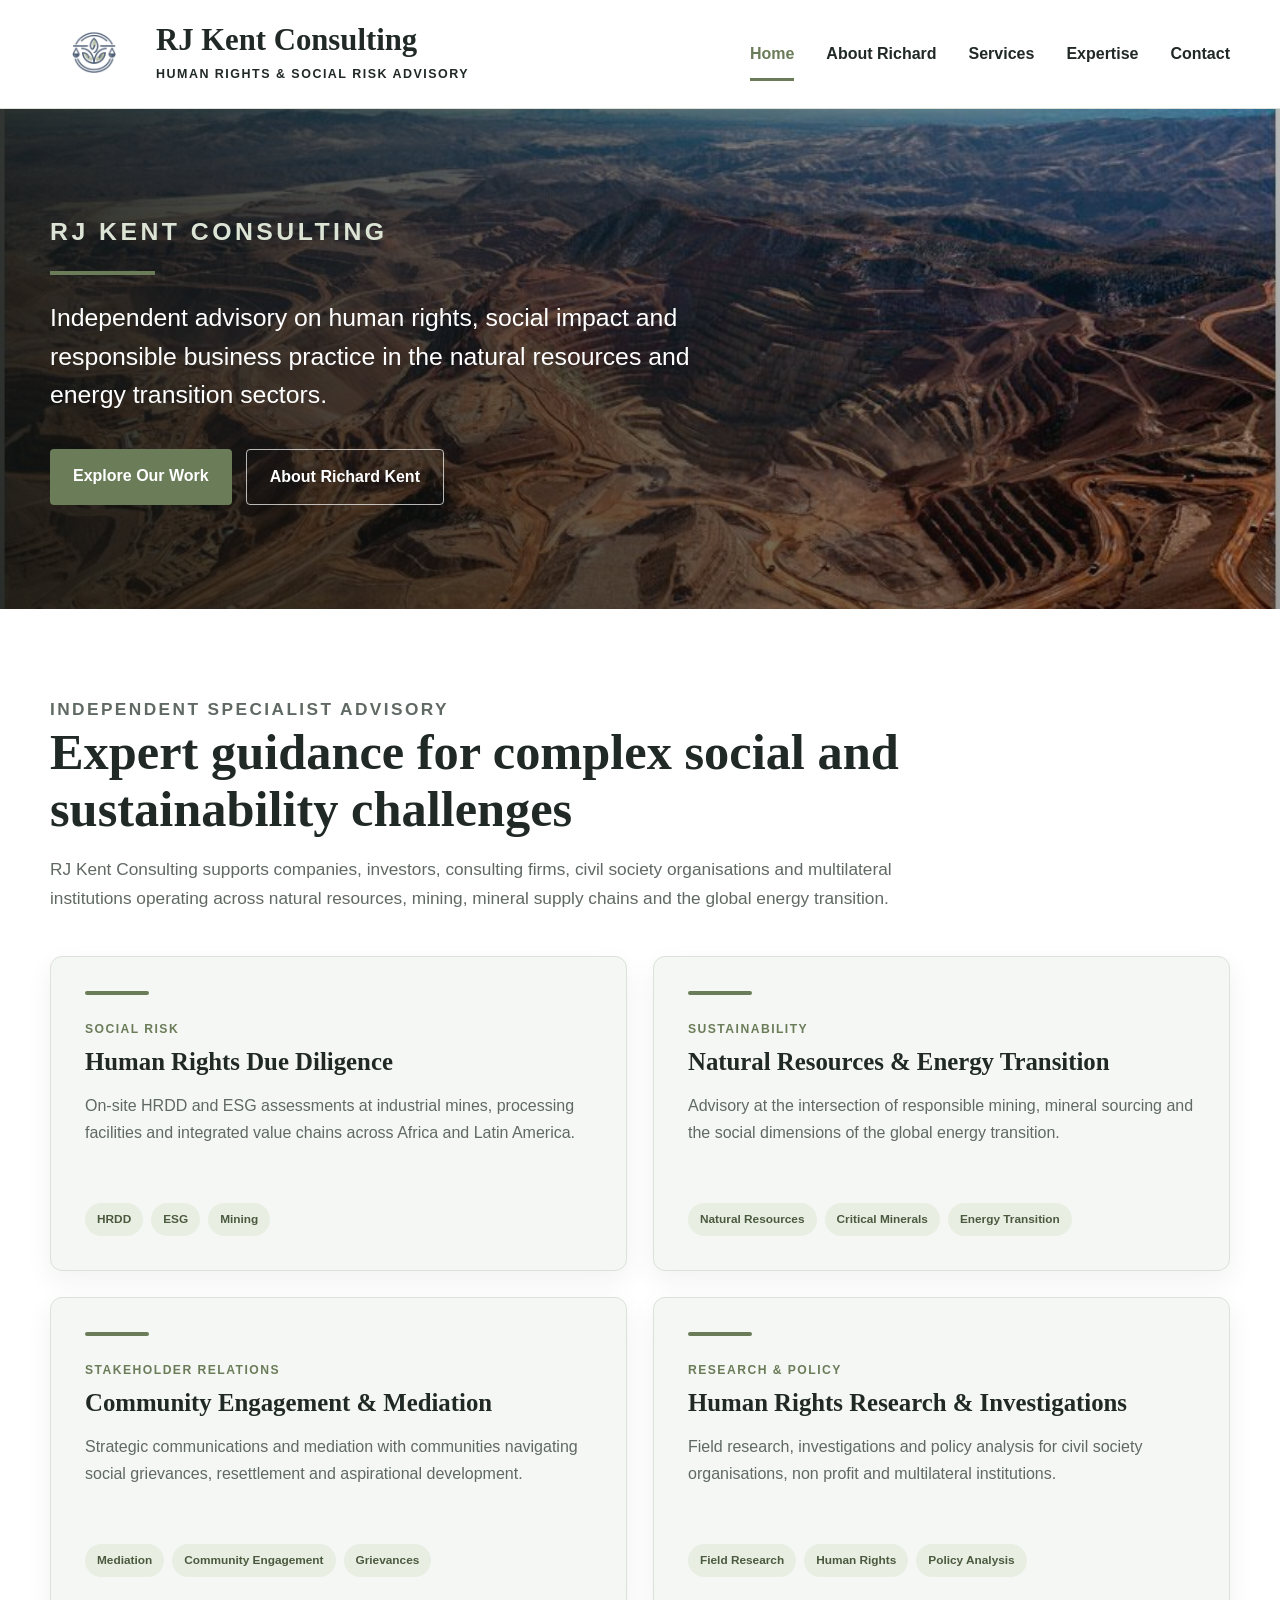
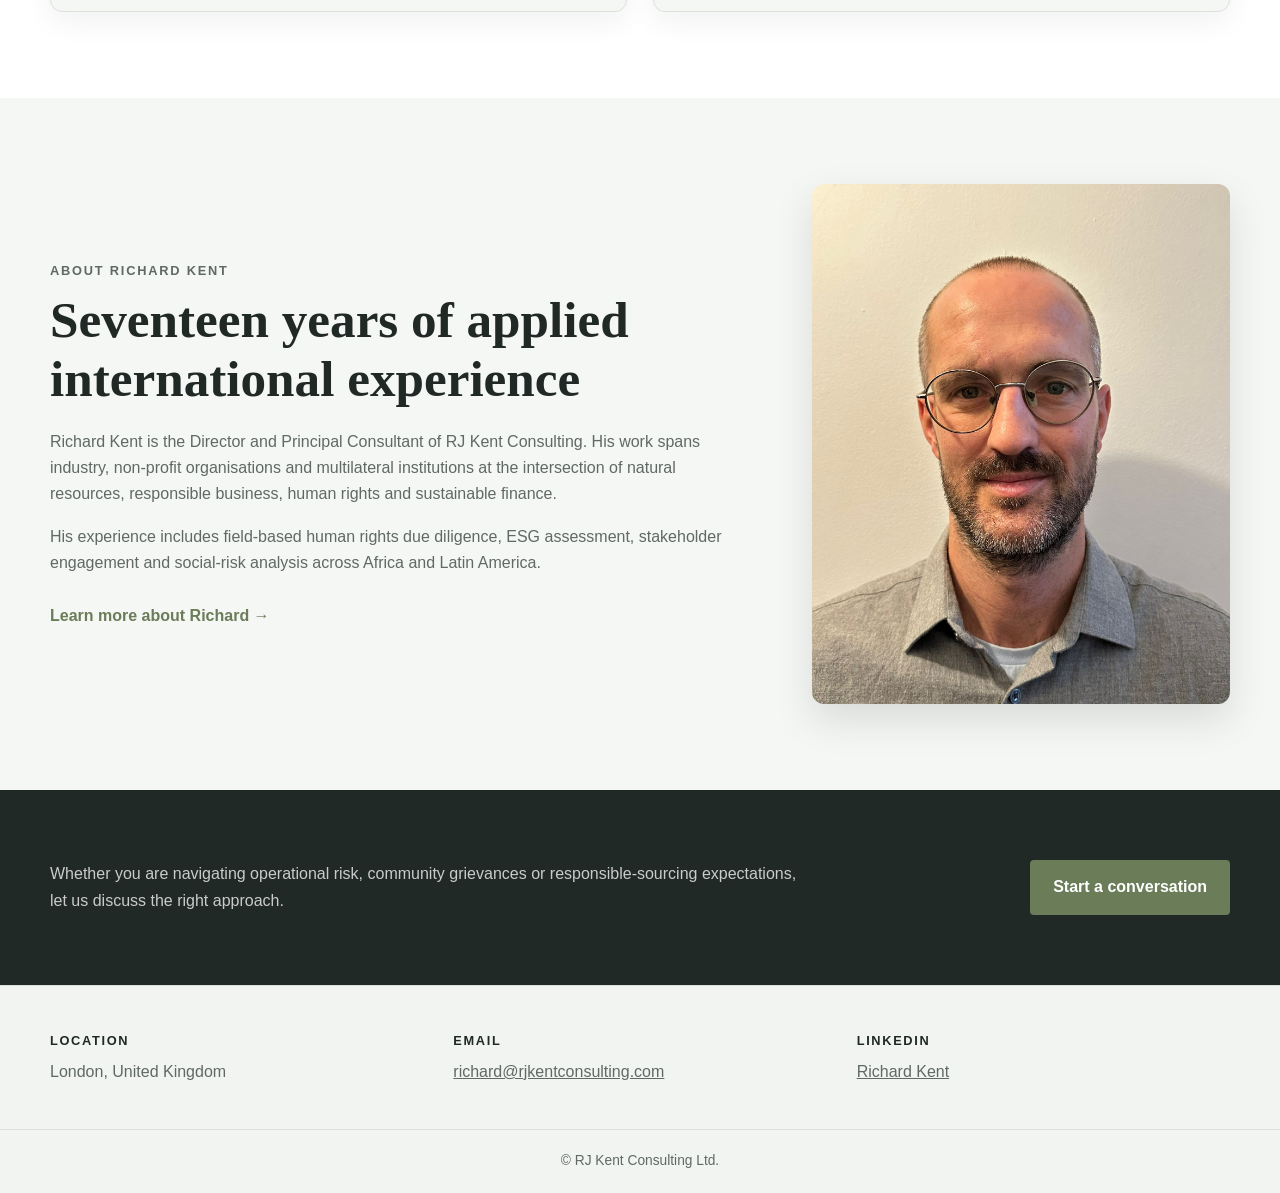
==== index.html @ 1d8db023 "Update index.html" ====
<!DOCTYPE html>
<html lang="en">

<head>
	<meta charset="utf-8">

	<meta
		name="viewport"
		content="width=device-width, initial-scale=1"
	>

	<title>
		RJ Kent Consulting | Human Rights &amp; Social Risk Advisory
	</title>

	<meta
		name="description"
		content="Independent advisory on human rights, social impact, responsible mining, energy transition and sustainable resource development."
	>

	<link
		rel="icon"
		type="image/png"
		href="images/logo-rjk.png"
	>

	<link
		rel="stylesheet"
		href="css/site.css"
	>
</head>

<body>

	<!-- Header -->

	<header class="site-header">

		<div class="header-inner">

			<a class="brand" href="index.html">

				<img
					class="brand-icon"
					src="images/logo-rjk.png"
					alt="RJ Kent Consulting logo"
				>

				<div class="brand-copy">

					<strong>
						RJ Kent Consulting
					</strong>

					<span>
						Human Rights &amp; Social Risk Advisory
					</span>

				</div>

			</a>

			<nav
				class="site-nav"
				aria-label="Main navigation"
			>

				<a
					class="active"
					href="index.html"
				>
					Home
				</a>

				<a href="about.html">
					About Richard
				</a>

				<a href="services.html">
					Services
				</a>

				<a href="expertise.html">
					Expertise
				</a>

				<a href="#contact">
					Contact
				</a>

			</nav>

		</div>

	</header>


	<!-- Main content -->

	<main>

		<!-- Hero -->

		<section class="hero">

			<div class="hero-inner">

				<p class="eyebrow hero-eyebrow">
					RJ Kent Consulting
				</p>

				<h1>
				</h1>

				<div class="hero-accent"></div>

				<p>
					Independent advisory on human rights, social impact
					and responsible business practice in the natural
					resources and energy transition sectors.
				</p>

				<div class="hero-actions">

					<a
						class="button"
						href="services.html"
					>
						Explore Our Work
					</a>

					<a
						class="button button-secondary"
						href="about.html"
					>
						About Richard Kent
					</a>

				</div>

			</div>

		</section>


		<!-- Introduction -->

		<section class="section">

			<div class="section-heading">

				<p class="eyebrow">
					Independent Specialist Advisory
				</p>

				<h2>
					Expert guidance for complex social and sustainability
					challenges
				</h2>

				<p>
					RJ Kent Consulting supports companies, investors,
					consulting firms, civil society organisations and
					multilateral institutions operating across natural
					resources, mining, mineral supply chains and the
					global energy transition.
				</p>

			</div>


			<!-- Expertise cards -->

			<div class="card-grid">

				<article class="card">

					<p class="card-category">
						Social Risk
					</p>

					<h3>
						Human Rights Due Diligence
					</h3>

					<p>
						On-site HRDD and ESG assessments at industrial
						mines, processing facilities and integrated value
						chains across Africa and Latin America.
					</p>

					<ul class="tags">
						<li><span class="tag">HRDD</span></li>
						<li><span class="tag">ESG</span></li>
						<li><span class="tag">Mining</span></li>
					</ul>

				</article>


				<article class="card">

					<p class="card-category">
						Sustainability
					</p>

					<h3>
						Natural Resources &amp; Energy Transition
					</h3>

					<p>
						Advisory at the intersection of responsible
						mining, mineral sourcing and the social dimensions
						of the global energy transition.
					</p>

					<ul class="tags">
						<li><span class="tag">Natural Resources</span></li>
						<li><span class="tag">Critical Minerals</span></li>
						<li><span class="tag">Energy Transition</span></li>
					</ul>

				</article>


				<article class="card">

					<p class="card-category">
						Stakeholder Relations
					</p>

					<h3>
						Community Engagement &amp; Mediation
					</h3>

					<p>
						Strategic communications and mediation with
						communities navigating social grievances,
						resettlement and aspirational development.
					</p>

					<ul class="tags">
						<li><span class="tag">Mediation</span></li>
						<li><span class="tag">Community Engagement</span></li>
						<li><span class="tag">Grievances</span></li>
					</ul>

				</article>


				<article class="card">

					<p class="card-category">
						Research &amp; Policy
					</p>

					<h3>
						Human Rights Research &amp; Investigations
					</h3>

					<p>
						Field research, investigations and policy analysis
						for civil society organisations, non profit and
						multilateral institutions.
					</p>

					<ul class="tags">
						<li><span class="tag">Field Research</span></li>
						<li><span class="tag">Human Rights</span></li>
						<li><span class="tag">Policy Analysis</span></li>
					</ul>

				</article>

			</div>

		</section>


		<!-- About preview -->

		<section class="section section-soft">

			<div class="about-preview">

				<div class="about-preview-content">

					<p class="eyebrow">
						About Richard Kent
					</p>

					<h2>
						Seventeen years of applied international experience
					</h2>

					<p>
						Richard Kent is the Director and Principal
						Consultant of RJ Kent Consulting. His work spans
						industry, non-profit organisations and multilateral
						institutions at the intersection of natural
						resources, responsible business, human rights and
						sustainable finance.
					</p>

					<p>
						His experience includes field-based human rights
						due diligence, ESG assessment, stakeholder
						engagement and social-risk analysis across Africa
						and Latin America.
					</p>

					<a
						class="text-link"
						href="about.html"
					>
						Learn more about Richard &rarr;
					</a>

				</div>

				<div class="about-preview-image">

					<img
						src="images/richard_photo.jpeg"
						alt="Richard Kent, Director and Principal Consultant"
					>

				</div>

			</div>

		</section>

	</main>


	<!-- Call to action -->
<section class="cta">

		<div class="cta-inner">

			<div>
				<p>
					Whether you are navigating operational risk,
					community grievances or responsible-sourcing
					expectations, let us discuss the right approach.
				</p>

			</div>

			<a
				class="button"
				href="mailto:richard@rjkentconsulting.com"
			>
				Start a conversation
			</a>

		</div>

	</section>  


	<!-- Footer -->

	<footer id="contact" class="site-footer">

		<div class="footer-inner">

			<div>

				<h3>
					Location
				</h3>

				<p>
					London, United Kingdom
				</p>

			</div>

			<div>

				<h3>
					Email
				</h3>

				<p>

					<a href="mailto:richard@rjkentconsulting.com">
						richard@rjkentconsulting.com
					</a>

				</p>

			</div>

			<div>

				<h3>
					LinkedIn
				</h3>

				<p>

					<a
						href="https://www.linkedin.com/in/richard-kent-b6029182/"
						target="_blank"
						rel="noopener noreferrer"
					>
						Richard Kent
					</a>

				</p>

			</div>

		</div>

		<div class="footer-bottom">
			&copy; RJ Kent Consulting Ltd.
		</div>

	</footer>

</body>

</html>
---- css/site.css ----
:root {
	--ink: #202925;
	--muted: #606963;
	--sage: #6b7c59;
	--sage-light: #e8eee2;
	--paper: #ffffff;
	--soft: #f5f7f4;
	--border: #dce1da;
	--max-width: 1180px;
}

* {
	box-sizing: border-box;
}

html {
	scroll-behavior: smooth;
}

body {
	margin: 0;
	color: var(--ink);
	background: var(--paper);
	font-family: Arial, Helvetica, sans-serif;
	line-height: 1.65;
}

a {
	color: inherit;
}

img {
	display: block;
	max-width: 100%;
}

/* Header */

.site-header {
	position: sticky;
	top: 0;
	z-index: 100;
	background: rgba(255, 255, 255, 0.97);
	border-bottom: 1px solid var(--border);
	backdrop-filter: blur(10px);
}

.header-inner {
	width: min(var(--max-width), calc(100% - 40px));
	min-height: 108px;
	margin: 0 auto;
	display: flex;
	align-items: center;
	justify-content: space-between;
	gap: 30px;
}

.brand {
	display: flex;
	align-items: center;
	gap: 18px;
	text-decoration: none;
}

.brand-icon {
	width: 88px;
	height: 88px;
	object-fit: contain;
}

.brand-copy strong {
	display: block;
	font-family: Georgia, "Times New Roman", serif;
	font-size: clamp(1.55rem, 2.4vw, 2.3rem);
	font-weight: 600;
	line-height: 1.1;
}

.brand-copy span {
	display: block;
	margin-top: 6px;
	font-size: 0.78rem;
	font-weight: 700;
	letter-spacing: 0.12em;
	text-transform: uppercase;
}

.site-nav {
	display: flex;
	align-items: center;
	gap: 32px;
}

.site-nav a {
	position: relative;
	padding: 18px 0;
	text-decoration: none;
	font-size: 1rem;
	font-weight: 700;
	white-space: nowrap;
}

.site-nav a::after {
	content: "";
	position: absolute;
	left: 0;
	right: 0;
	bottom: 4px;
	height: 3px;
	background: var(--sage);
	transform: scaleX(0);
	transition: transform 0.2s ease;
}

.site-nav a:hover::after,
.site-nav a.active::after {
	transform: scaleX(1);
}

.site-nav a.active {
	color: var(--sage);
}

/* Hero */

.hero {
	position: relative;
	min-height: 500px;
	display: grid;
	align-items: center;
	color: #ffffff;
	isolation: isolate;

	background:
		linear-gradient(
			90deg,
			rgba(18, 22, 19, 0.86),
			rgba(18, 22, 19, 0.28)
		),
		url("../images/mine_landscape.jpeg") center / cover no-repeat;
}

.hero::after {
	content: "";
	position: absolute;
	inset: 0;
	z-index: -1;
	background: linear-gradient(
		180deg,
		rgba(0, 0, 0, 0.03),
		rgba(0, 0, 0, 0.18)
	);
}

.hero-inner {
	width: min(var(--max-width), calc(100% - 40px));
	margin: 0 auto;
	padding: 90px 0;
}

.hero h1 {
	margin: 0 0 20px;
	font-family: Georgia, "Times New Roman", serif;
	font-size: clamp(3rem, 7vw, 5.1rem);
	font-weight: 500;
	line-height: 1.03;
}

.hero-accent {
	width: 105px;
	height: 4px;
	margin-bottom: 24px;
	background: var(--sage);
}

.hero p {
	max-width: 700px;
	margin: 0;
	font-size: clamp(1.15rem, 2vw, 1.55rem);
	line-height: 1.55;
}

/* Page sections */

.section {
	width: min(var(--max-width), calc(100% - 40px));
	margin: 0 auto;
	padding: 86px 0;
}

.section-heading {
	max-width: 850px;
	margin-bottom: 44px;
}

.eyebrow {
	margin: 0 0 10px;
	color: var(--sage);
	font-size: 0.8rem;
	font-weight: 800;
	letter-spacing: 0.14em;
	text-transform: uppercase;
}

.section-heading h2 {
	margin: 0 0 16px;
	font-family: Georgia, "Times New Roman", serif;
	font-size: clamp(2rem, 4vw, 3.15rem);
	line-height: 1.15;
}

.section-heading p {
	margin: 0;
	color: var(--muted);
	font-size: 1.08rem;
}

/* Service cards */

.card-grid {
	display: grid;
	grid-template-columns: repeat(2, minmax(0, 1fr));
	gap: 26px;
}

.card {
	display: flex;
	min-height: 315px;
	flex-direction: column;
	padding: 34px;
	background: var(--soft);
	border: 1px solid var(--border);
	border-radius: 12px;
	box-shadow: 0 10px 28px rgba(29, 41, 34, 0.06);
	transition:
		transform 0.2s ease,
		box-shadow 0.2s ease;
}

.card:hover {
	transform: translateY(-4px);
	box-shadow: 0 16px 34px rgba(29, 41, 34, 0.11);
}

.card::before {
	content: "";
	width: 64px;
	height: 4px;
	margin-bottom: 24px;
	background: var(--sage);
	border-radius: 999px;
}

.card h3 {
	margin: 0 0 15px;
	font-family: Georgia, "Times New Roman", serif;
	font-size: 1.55rem;
	line-height: 1.25;
}

.card p {
	flex-grow: 1;
	margin: 0 0 25px;
	color: var(--muted);
}

.tags {
	display: flex;
	flex-wrap: wrap;
	gap: 8px;
	margin: 0;
	padding: 0;
	list-style: none;
}

.tag {
	display: inline-block;
	padding: 7px 12px;
	color: #4b5a3f;
	background: var(--sage-light);
	border-radius: 999px;
	font-size: 0.74rem;
	font-weight: 800;
}

/* Call to action */

.cta {
	background: var(--ink);
	color: #ffffff;
}

.cta-inner {
	width: min(var(--max-width), calc(100% - 40px));
	margin: 0 auto;
	padding: 70px 0;
	display: flex;
	align-items: center;
	justify-content: space-between;
	gap: 32px;
}

.cta h2 {
	margin: 0 0 10px;
	font-family: Georgia, "Times New Roman", serif;
	font-size: clamp(2rem, 4vw, 3rem);
}

.cta p {
	max-width: 760px;
	margin: 0;
	color: rgba(255, 255, 255, 0.76);
}

.button {
	display: inline-block;
	padding: 14px 23px;
	color: #ffffff;
	background: var(--sage);
	border-radius: 4px;
	text-decoration: none;
	font-weight: 800;
	white-space: nowrap;
}

/* Footer */

.site-footer {
	background: #f2f4f1;
	border-top: 1px solid var(--border);
}

.footer-inner {
	width: min(var(--max-width), calc(100% - 40px));
	margin: 0 auto;
	padding: 44px 0;
	display: grid;
	grid-template-columns: repeat(3, 1fr);
	gap: 30px;
}

.footer-inner h3 {
	margin: 0 0 8px;
	font-size: 0.8rem;
	letter-spacing: 0.13em;
	text-transform: uppercase;
}

.footer-inner p {
	margin: 0;
	color: var(--muted);
}

.footer-bottom {
	padding: 20px;
	text-align: center;
	color: var(--muted);
	border-top: 1px solid var(--border);
	font-size: 0.86rem;
}

/* Responsive */

@media screen and (max-width: 940px) {
	.header-inner {
		padding: 18px 0;
		align-items: flex-start;
		flex-direction: column;
	}

	.site-nav {
		width: 100%;
		gap: 22px;
		overflow-x: auto;
	}

	.brand-icon {
		width: 72px;
		height: 72px;
	}

	.card-grid {
		grid-template-columns: 1fr;
	}

	.footer-inner {
		grid-template-columns: 1fr;
	}

	.cta-inner {
		align-items: flex-start;
		flex-direction: column;
	}
}

@media screen and (max-width: 560px) {
	.header-inner,
	.hero-inner,
	.section,
	.cta-inner,
	.footer-inner {
		width: min(calc(100% - 26px), var(--max-width));
	}

	.brand-copy span {
		font-size: 0.67rem;
	}

	.hero {
		min-height: 430px;
	}

	.card {
		min-height: 0;
		padding: 26px;
	}
}

/* Homepage hero additions */

.hero-eyebrow {
	color: #dce5d5;
}

.hero-actions {
	display: flex;
	flex-wrap: wrap;
	gap: 14px;
	margin-top: 34px;
}

.button-secondary {
	color: #ffffff;
	background: transparent;
	border: 1px solid rgba(255, 255, 255, 0.7);
}

.button-secondary:hover {
	background: rgba(255, 255, 255, 0.12);
}


/* Card category */

.card-category {
	flex-grow: 0 !important;
	margin: 0 0 8px !important;
	color: var(--sage) !important;
	font-size: 0.76rem;
	font-weight: 800;
	letter-spacing: 0.12em;
	text-transform: uppercase;
}


/* Soft background section */

.section-soft {
	width: 100%;
	max-width: none;
	padding-left: max(20px, calc((100% - var(--max-width)) / 2));
	padding-right: max(20px, calc((100% - var(--max-width)) / 2));
	background: var(--soft);
}


/* About preview */

.about-preview {
	width: min(var(--max-width), 100%);
	margin: 0 auto;
	display: grid;
	grid-template-columns: 1.25fr 0.75fr;
	align-items: center;
	gap: 64px;
}

.about-preview-content h2 {
	margin: 0 0 20px;
	font-family: Georgia, "Times New Roman", serif;
	font-size: clamp(2rem, 4vw, 3.2rem);
	line-height: 1.15;
}

.about-preview-content p {
	color: var(--muted);
}

.about-preview-image img {
	width: 100%;
	max-height: 520px;
	object-fit: cover;
	object-position: center;
	border-radius: 12px;
	box-shadow: 0 16px 38px rgba(29, 41, 34, 0.13);
}

.text-link {
	display: inline-block;
	margin-top: 10px;
	color: var(--sage);
	font-weight: 800;
	text-decoration: none;
}

.text-link:hover {
	text-decoration: underline;
}


@media screen and (max-width: 800px) {

	.about-preview {
		grid-template-columns: 1fr;
		gap: 36px;
	}

	.about-preview-image {
    display: flex;
    justify-content: center;
}

.about-preview-image img {
    width: 75%;
    max-width: 340px;
    object-fit: cover;
    object-position: center;
    border-radius: 12px;
    box-shadow: 0 16px 38px rgba(29, 41, 34, 0.13);
}

}

/* About page */

.about-hero {
	min-height: 330px;
}

.about-hero .hero-inner {
	padding-top: 68px;
	padding-bottom: 68px;
}

.about-page {
	padding-top: 72px;
	padding-bottom: 82px;
}

.about-introduction {
	display: grid;
	grid-template-columns: 280px minmax(0, 1fr);
	align-items: center;
	gap: 58px;
	max-width: 1040px;
	margin: 0 auto 82px;
	padding-bottom: 76px;
	border-bottom: 1px solid var(--border);
}

.about-portrait {
	display: flex;
	justify-content: center;
}

.about-portrait img {
	width: 100%;
	max-width: 265px;
	aspect-ratio: 4 / 5;
	object-fit: cover;
	object-position: center;
	border-radius: 10px;
	box-shadow: 0 14px 32px rgba(29, 41, 34, 0.12);
}

.about-introduction-copy p {
	margin-top: 0;
	margin-bottom: 22px;
	color: var(--muted);
	font-size: 1.08rem;
	line-height: 1.8;
}

.about-introduction-copy p:last-child {
	margin-bottom: 0;
}

.about-reading-column {
	max-width: 820px;
	margin: 0 auto;
}

.about-text-block {
	padding: 0 0 62px;
	margin-bottom: 62px;
	border-bottom: 1px solid var(--border);
}

.about-text-block:last-child {
	padding-bottom: 0;
	margin-bottom: 0;
	border-bottom: 0;
}

.about-text-block h2 {
	margin: 0 0 24px;
	font-family: Georgia, "Times New Roman", serif;
	font-size: clamp(1.9rem, 3.5vw, 2.6rem);
	line-height: 1.2;
}

.about-text-block p {
	margin-top: 0;
	margin-bottom: 20px;
	color: var(--muted);
	font-size: 1.05rem;
	line-height: 1.8;
}

.about-text-block p:last-child {
	margin-bottom: 0;
}

.about-expertise-list {
	margin: 0;
	padding: 0;
	list-style: none;
	border-top: 1px solid var(--border);
}

.about-expertise-list li {
	position: relative;
	padding: 18px 20px 18px 36px;
	border-bottom: 1px solid var(--border);
	font-size: 1.05rem;
	font-weight: 700;
}

.about-expertise-list li::before {
	content: "";
	position: absolute;
	top: 26px;
	left: 6px;
	width: 10px;
	height: 10px;
	background: var(--sage);
	border-radius: 50%;
}

@media screen and (max-width: 760px) {

	.about-introduction {
	display: grid;
	grid-template-columns: 240px minmax(0, 1fr);
	align-items: start;
	gap: 64px;
	max-width: 980px;
	margin: 0 auto 82px;
	padding-bottom: 76px;
	border-bottom: 1px solid var(--border);
}
	.about-introduction-copy {
	max-width: 700px;
}

	.about-portrait {
	display: flex;
	justify-content: center;
	align-items: flex-start;
}
	.about-portrait {
	align-self: start;
	padding-top: 8px;
}

.about-portrait img {
	width: 100%;
	max-width: 230px;
	aspect-ratio: 4 / 5;
	object-fit: cover;
	object-position: center;
	border-radius: 10px;
	box-shadow: 0 12px 28px rgba(29, 41, 34, 0.12);
}

}

@media screen and (max-width: 560px) {

	/* About page banner */

.about-banner {
	position: relative;
	overflow: hidden;
	background:
		radial-gradient(
			circle at 15% 30%,
			rgba(255, 255, 255, 0.7),
			transparent 38%
		),
		radial-gradient(
			circle at 82% 22%,
			rgba(108, 126, 90, 0.28),
			transparent 42%
		),
		radial-gradient(
			circle at 65% 90%,
			rgba(190, 203, 178, 0.6),
			transparent 46%
		),
		linear-gradient(
			135deg,
			#edf2e9 0%,
			#dbe5d3 48%,
			#c7d4bd 100%
		);
}

.about-banner::before,
.about-banner::after {
	content: "";
	position: absolute;
	border-radius: 50%;
	filter: blur(55px);
	pointer-events: none;
}

.about-banner::before {
	top: -110px;
	right: 8%;
	width: 330px;
	height: 330px;
	background: rgba(91, 112, 74, 0.2);
}

.about-banner::after {
	bottom: -150px;
	left: 12%;
	width: 390px;
	height: 390px;
	background: rgba(255, 255, 255, 0.54);
}

.about-banner-inner {
	position: relative;
	z-index: 1;
	width: min(var(--max-width), calc(100% - 40px));
	margin: 0 auto;
	padding: 94px 0 98px;
}

.about-banner .eyebrow {
	margin-bottom: 16px;
	color: #58694b;
}

.about-banner h1 {
	max-width: 900px;
	margin: 0 0 22px;
	color: var(--ink);
	font-family: Georgia, "Times New Roman", serif;
	font-size: clamp(2.7rem, 5.5vw, 4.7rem);
	font-weight: 500;
	line-height: 1.08;
}

.about-banner p:last-child {
	max-width: 690px;
	margin: 0;
	color: #526058;
	font-size: clamp(1.05rem, 2vw, 1.3rem);
	line-height: 1.6;
}

@media screen and (max-width: 560px) {

	.about-banner-inner {
		width: min(calc(100% - 26px), var(--max-width));
		padding: 70px 0 74px;
	}

	.about-banner h1 {
		font-size: 2.45rem;
	}

}
	.about-page {
		padding-top: 56px;
		padding-bottom: 64px;
	}

	.about-introduction-copy p,
	.about-text-block p {
		font-size: 1rem;
	}

	.about-text-block {
		padding-bottom: 48px;
		margin-bottom: 48px;
	}

}

/* Expertise page */

.expertise-banner {
	position: relative;
	overflow: hidden;
	background:
		radial-gradient(
			circle at 12% 24%,
			rgba(255, 255, 255, 0.7),
			transparent 38%
		),
		radial-gradient(
			circle at 82% 20%,
			rgba(103, 124, 84, 0.28),
			transparent 40%
		),
		radial-gradient(
			circle at 64% 92%,
			rgba(191, 204, 179, 0.64),
			transparent 46%
		),
		linear-gradient(
			135deg,
			#edf2e9 0%,
			#dce6d5 50%,
			#c6d3bb 100%
		);
}

.expertise-banner::before,
.expertise-banner::after {
	content: "";
	position: absolute;
	border-radius: 50%;
	filter: blur(60px);
	pointer-events: none;
}

.expertise-banner::before {
	top: -120px;
	right: 7%;
	width: 350px;
	height: 350px;
	background: rgba(84, 104, 68, 0.2);
}

.expertise-banner::after {
	bottom: -170px;
	left: 10%;
	width: 430px;
	height: 430px;
	background: rgba(255, 255, 255, 0.55);
}

.expertise-banner-inner {
	position: relative;
	z-index: 1;
	width: min(var(--max-width), calc(100% - 40px));
	margin: 0 auto;
	padding: 102px 0 108px;
}

.expertise-banner .eyebrow {
	margin-bottom: 17px;
	color: #58694b;
}

.expertise-banner h1 {
	max-width: 940px;
	margin: 0 0 25px;
	color: var(--ink);
	font-family: Georgia, "Times New Roman", serif;
	font-size: clamp(2.9rem, 6vw, 5rem);
	font-weight: 500;
	line-height: 1.07;
}

.expertise-banner-summary {
	max-width: 720px;
	margin: 0;
	color: #526058;
	font-size: clamp(1.08rem, 2vw, 1.3rem);
	line-height: 1.65;
}

.expertise-introduction {
	padding-bottom: 55px;
}

.expertise-keywords {
	display: flex;
	flex-wrap: wrap;
	gap: 10px;
	margin-top: 34px;
}

.expertise-keywords span {
	padding: 9px 15px;
	color: #4d5e40;
	background: var(--sage-light);
	border: 1px solid rgba(107, 124, 89, 0.17);
	border-radius: 999px;
	font-size: 0.8rem;
	font-weight: 800;
}

.expertise-main-section {
	padding-top: 28px;
}

.expertise-grid {
	display: grid;
	grid-template-columns: repeat(2, minmax(0, 1fr));
	gap: 28px;
}

.expertise-card {
	display: flex;
	min-height: 340px;
	flex-direction: column;
	padding: 36px;
	background: #ffffff;
	border: 1px solid var(--border);
	border-radius: 12px;
	box-shadow: 0 11px 30px rgba(29, 41, 34, 0.07);
	transition:
		transform 0.2s ease,
		box-shadow 0.2s ease;
}

.expertise-card:hover {
	transform: translateY(-4px);
	box-shadow: 0 17px 38px rgba(29, 41, 34, 0.11);
}

.expertise-card::before {
	content: "";
	width: 62px;
	height: 4px;
	margin-bottom: 25px;
	background: var(--sage);
	border-radius: 999px;
}

.expertise-card-category {
	margin: 0 0 9px;
	color: var(--sage);
	font-size: 0.76rem;
	font-weight: 800;
	letter-spacing: 0.12em;
	text-transform: uppercase;
}

.expertise-card h2 {
	margin: 0 0 17px;
	font-family: Georgia, "Times New Roman", serif;
	font-size: 1.65rem;
	line-height: 1.24;
}

.expertise-card p:not(.expertise-card-category) {
	flex-grow: 1;
	margin: 0 0 26px;
	color: var(--muted);
}

.expertise-work-section {
	background: var(--soft);
	border-top: 1px solid var(--border);
	border-bottom: 1px solid var(--border);
}

.expertise-work-inner {
	width: min(var(--max-width), calc(100% - 40px));
	margin: 0 auto;
	padding: 82px 0;
}

.work-grid {
	display: grid;
	grid-template-columns: repeat(2, minmax(0, 1fr));
	gap: 28px;
}

.work-card {
	padding: 34px;
	background: #ffffff;
	border: 1px solid var(--border);
	border-radius: 10px;
}

.work-card h3 {
	margin: 0 0 14px;
	font-family: Georgia, "Times New Roman", serif;
	font-size: 1.5rem;
	line-height: 1.3;
}

.work-card p:not(.expertise-card-category) {
	margin: 0 0 20px;
	color: var(--muted);
}

.expertise-closing {
	background: #ffffff;
}

.expertise-closing-inner {
	width: min(860px, calc(100% - 40px));
	margin: 0 auto;
	padding: 86px 0;
	text-align: center;
}

.expertise-closing h2 {
	margin: 0 0 20px;
	font-family: Georgia, "Times New Roman", serif;
	font-size: clamp(2rem, 4vw, 3.15rem);
	line-height: 1.18;
}

.expertise-closing p {
	max-width: 680px;
	margin: 0 auto 30px;
	color: var(--muted);
	font-size: 1.08rem;
}

@media screen and (max-width: 820px) {

	.expertise-grid,
	.work-grid {
		grid-template-columns: 1fr;
	}

	.expertise-card {
		min-height: 0;
	}

}

@media screen and (max-width: 560px) {

	.expertise-banner-inner,
	.expertise-work-inner,
	.expertise-closing-inner {
		width: min(calc(100% - 26px), var(--max-width));
	}

	.expertise-banner-inner {
		padding: 74px 0 78px;
	}

	.expertise-banner h1 {
		font-size: 2.55rem;
	}

	.expertise-card,
	.work-card {
		padding: 27px;
	}

	.expertise-work-inner,
	.expertise-closing-inner {
		padding-top: 64px;
		padding-bottom: 64px;
	}

}
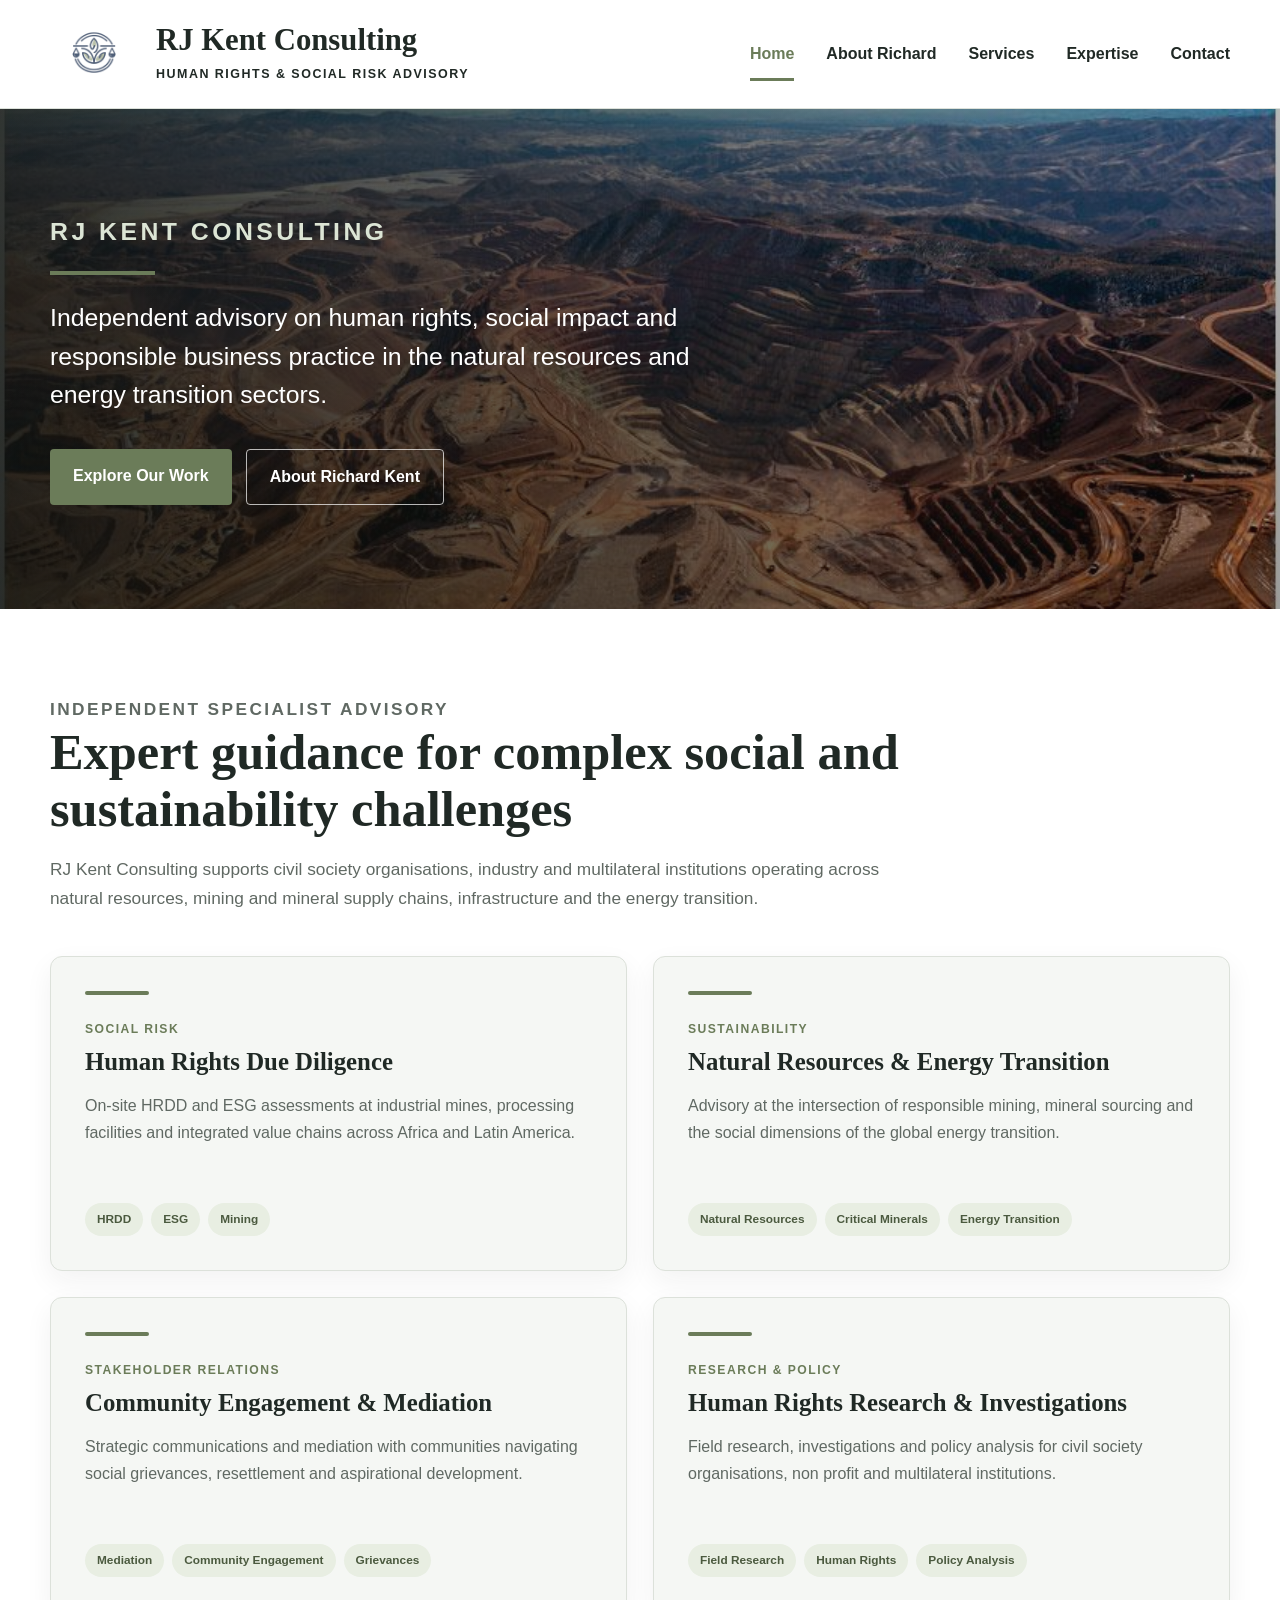
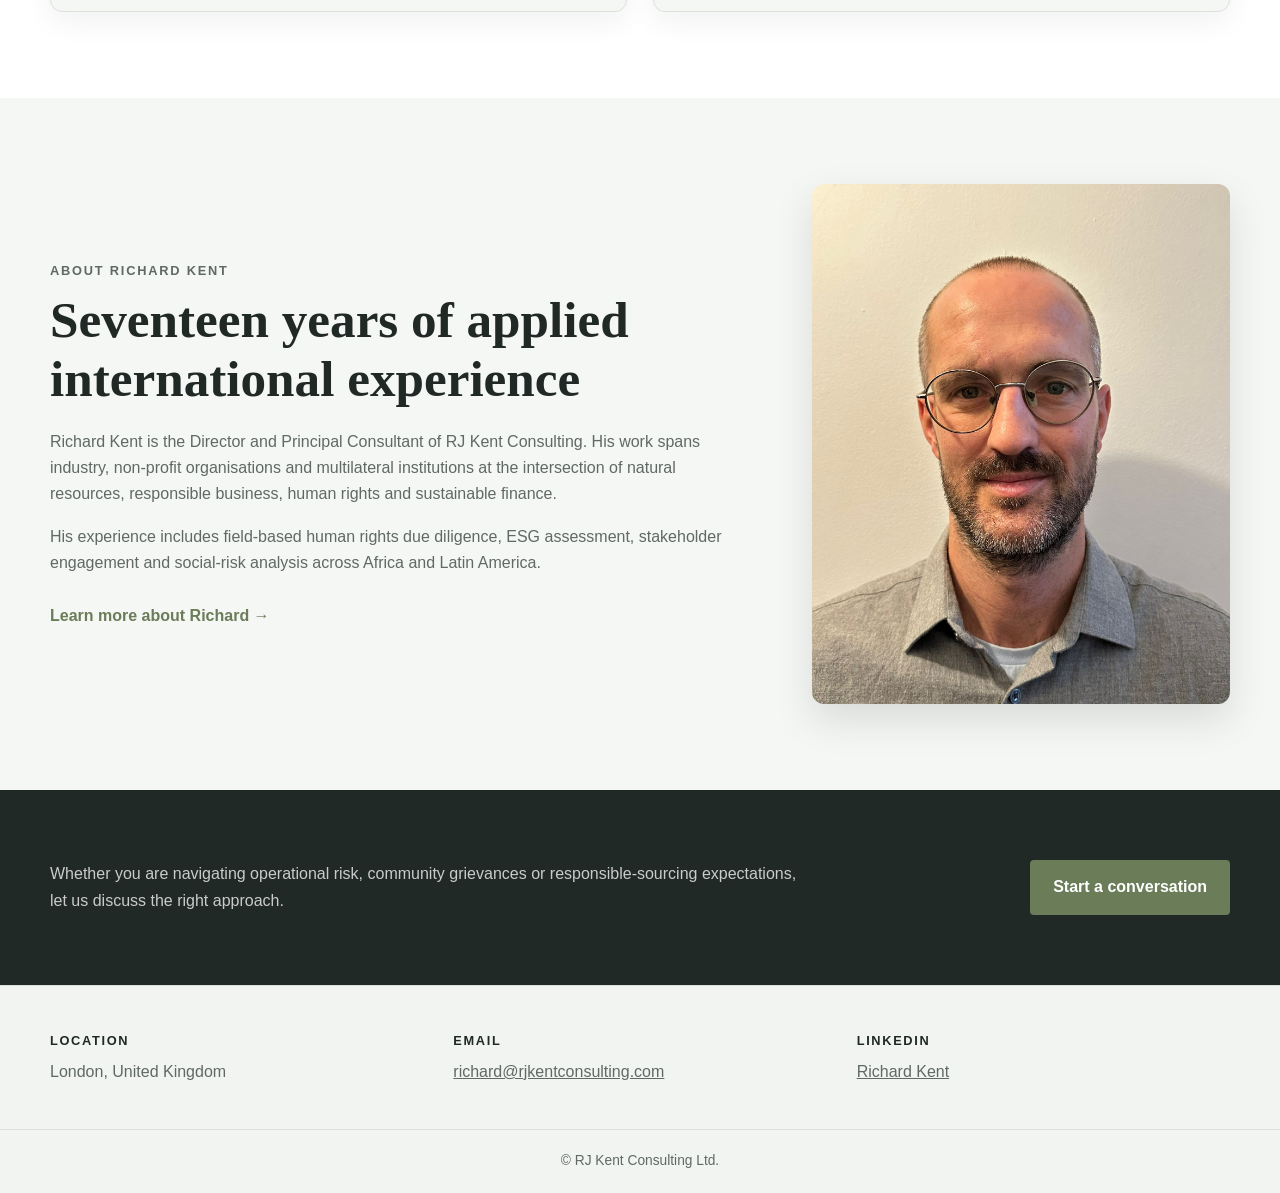
==== commit 9376107e: "Update index.html" ====
--- a/index.html
+++ b/index.html
@@ -159,11 +159,9 @@
 				</h2>
 
 				<p>
-					RJ Kent Consulting supports companies, investors,
-					consulting firms, civil society organisations and
+					RJ Kent Consulting supports civil society organisations, industry and
 					multilateral institutions operating across natural
-					resources, mining, mineral supply chains and the
-					global energy transition.
+					resources, mining and mineral supply chains, infrastructure and the energy transition.
 				</p>
 
 			</div>
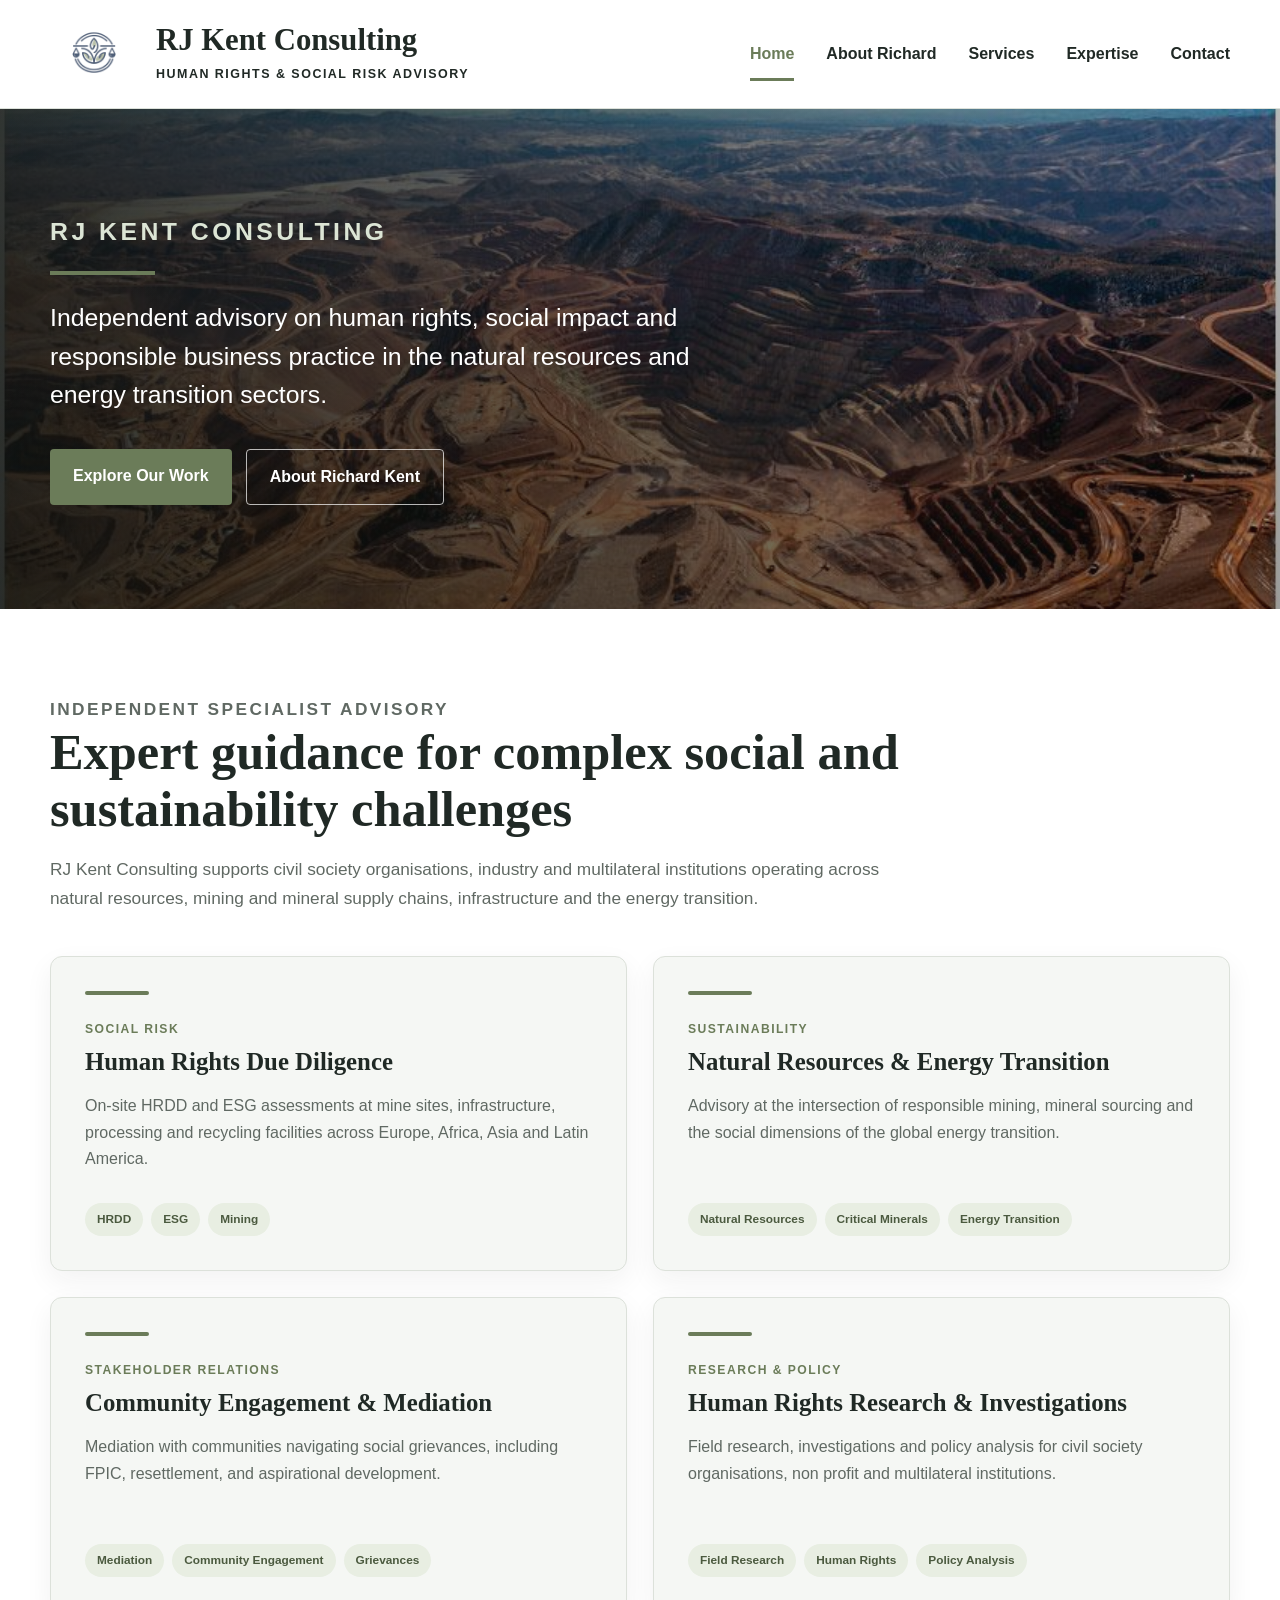
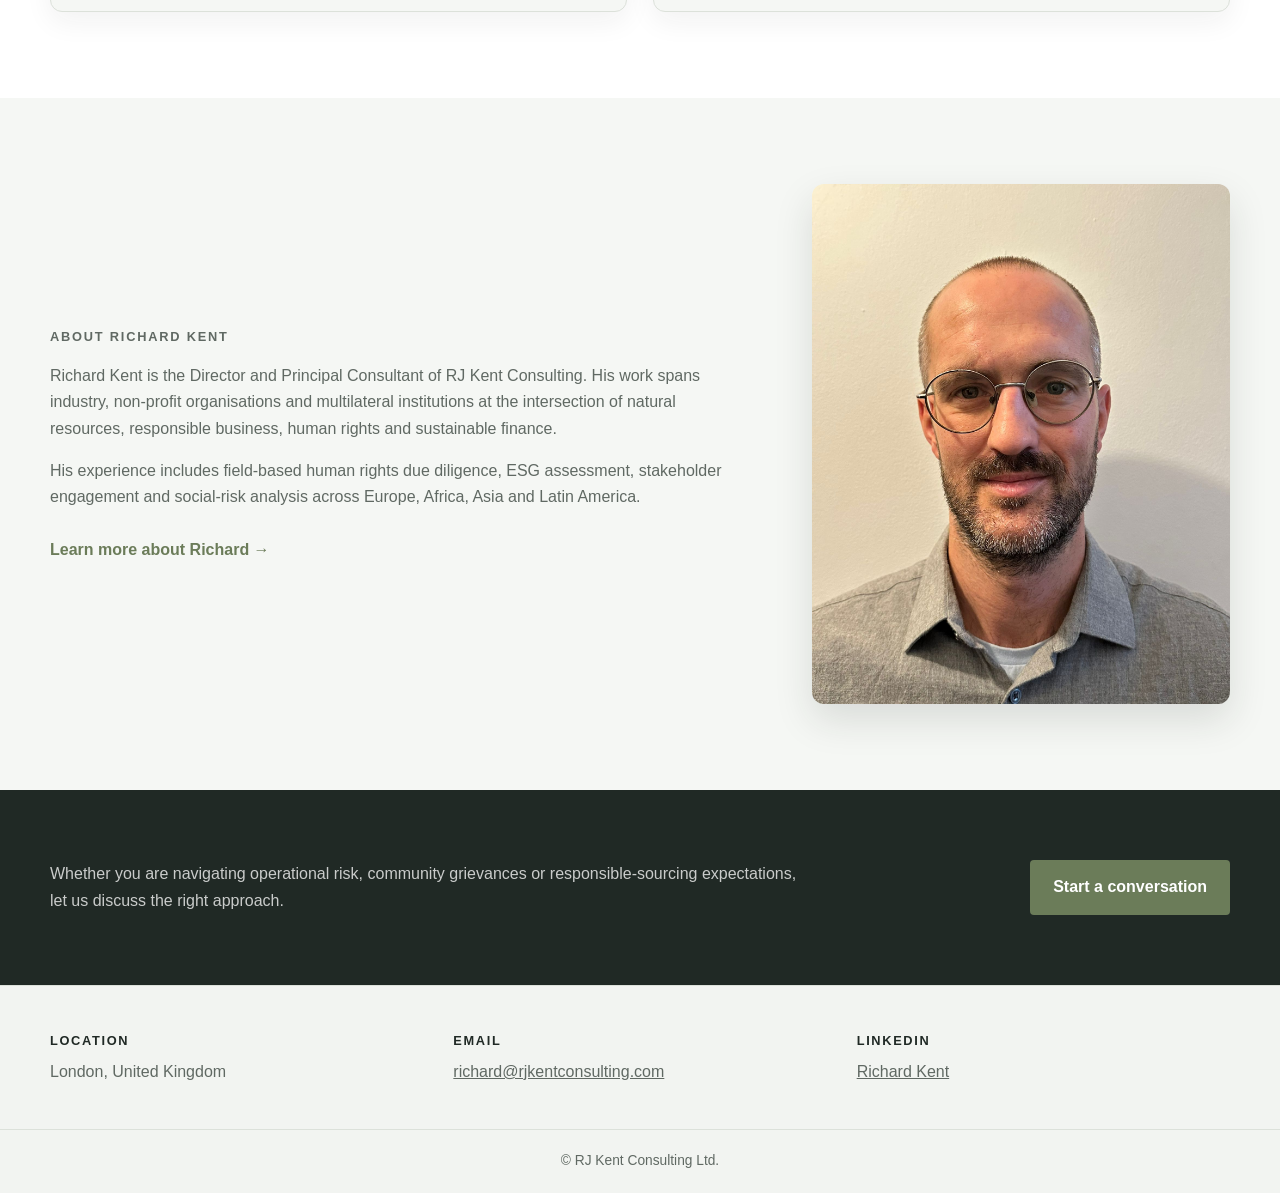
==== commit 7459ffbd: "Update index.html" ====
--- a/index.html
+++ b/index.html
@@ -182,9 +182,7 @@
 					</h3>
 
 					<p>
-						On-site HRDD and ESG assessments at industrial
-						mines, processing facilities and integrated value
-						chains across Africa and Latin America.
+						On-site HRDD and ESG assessments at mine sites, infrastructure, processing and recycling facilities across Europe, Africa, Asia and Latin America.
 					</p>
 
 					<ul class="tags">
@@ -232,9 +230,9 @@
 					</h3>
 
 					<p>
-						Strategic communications and mediation with
-						communities navigating social grievances,
-						resettlement and aspirational development.
+						Mediation with
+						communities navigating social grievances, including FPIC,
+						resettlement, and aspirational development.
 					</p>
 
 					<ul class="tags">
@@ -287,9 +285,6 @@
 						About Richard Kent
 					</p>
 
-					<h2>
-						Seventeen years of applied international experience
-					</h2>
 
 					<p>
 						Richard Kent is the Director and Principal
@@ -303,8 +298,7 @@
 					<p>
 						His experience includes field-based human rights
 						due diligence, ESG assessment, stakeholder
-						engagement and social-risk analysis across Africa
-						and Latin America.
+						engagement and social-risk analysis across Europe, Africa, Asia and Latin America.
 					</p>
 
 					<a
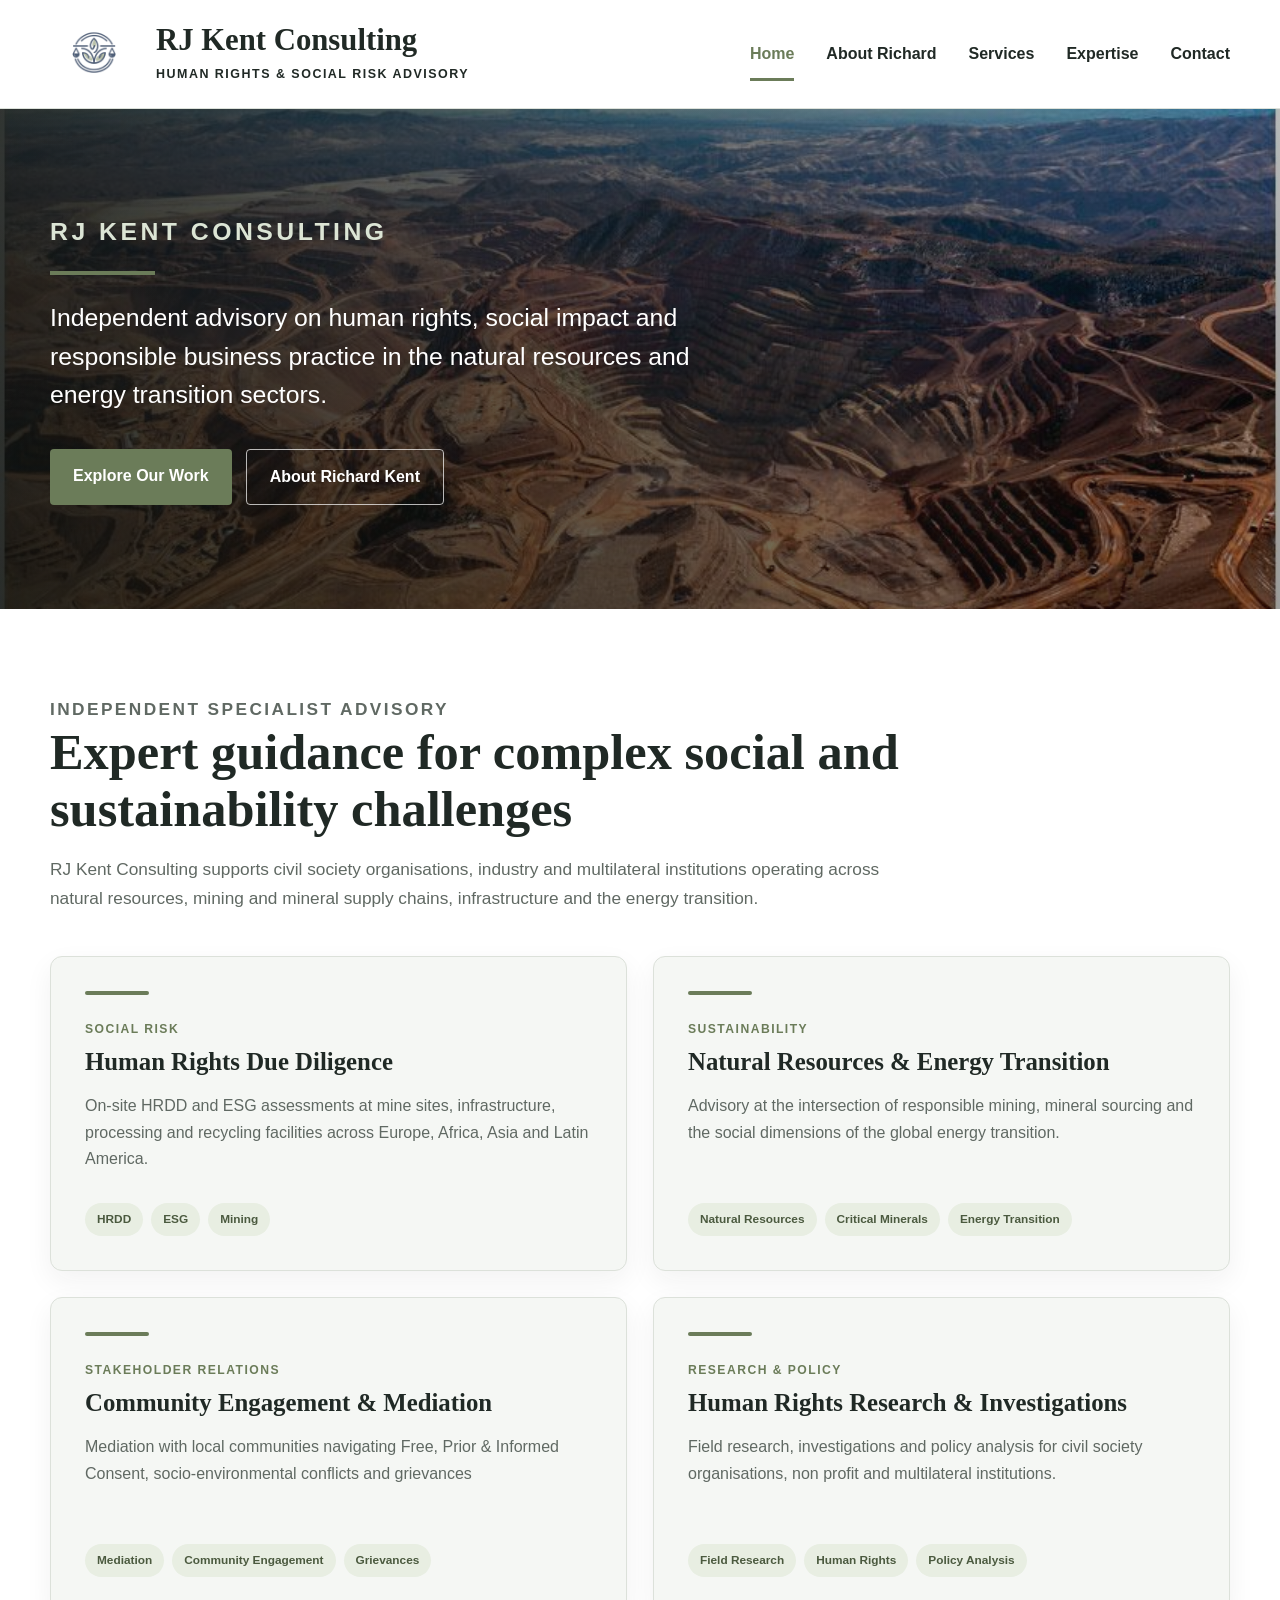
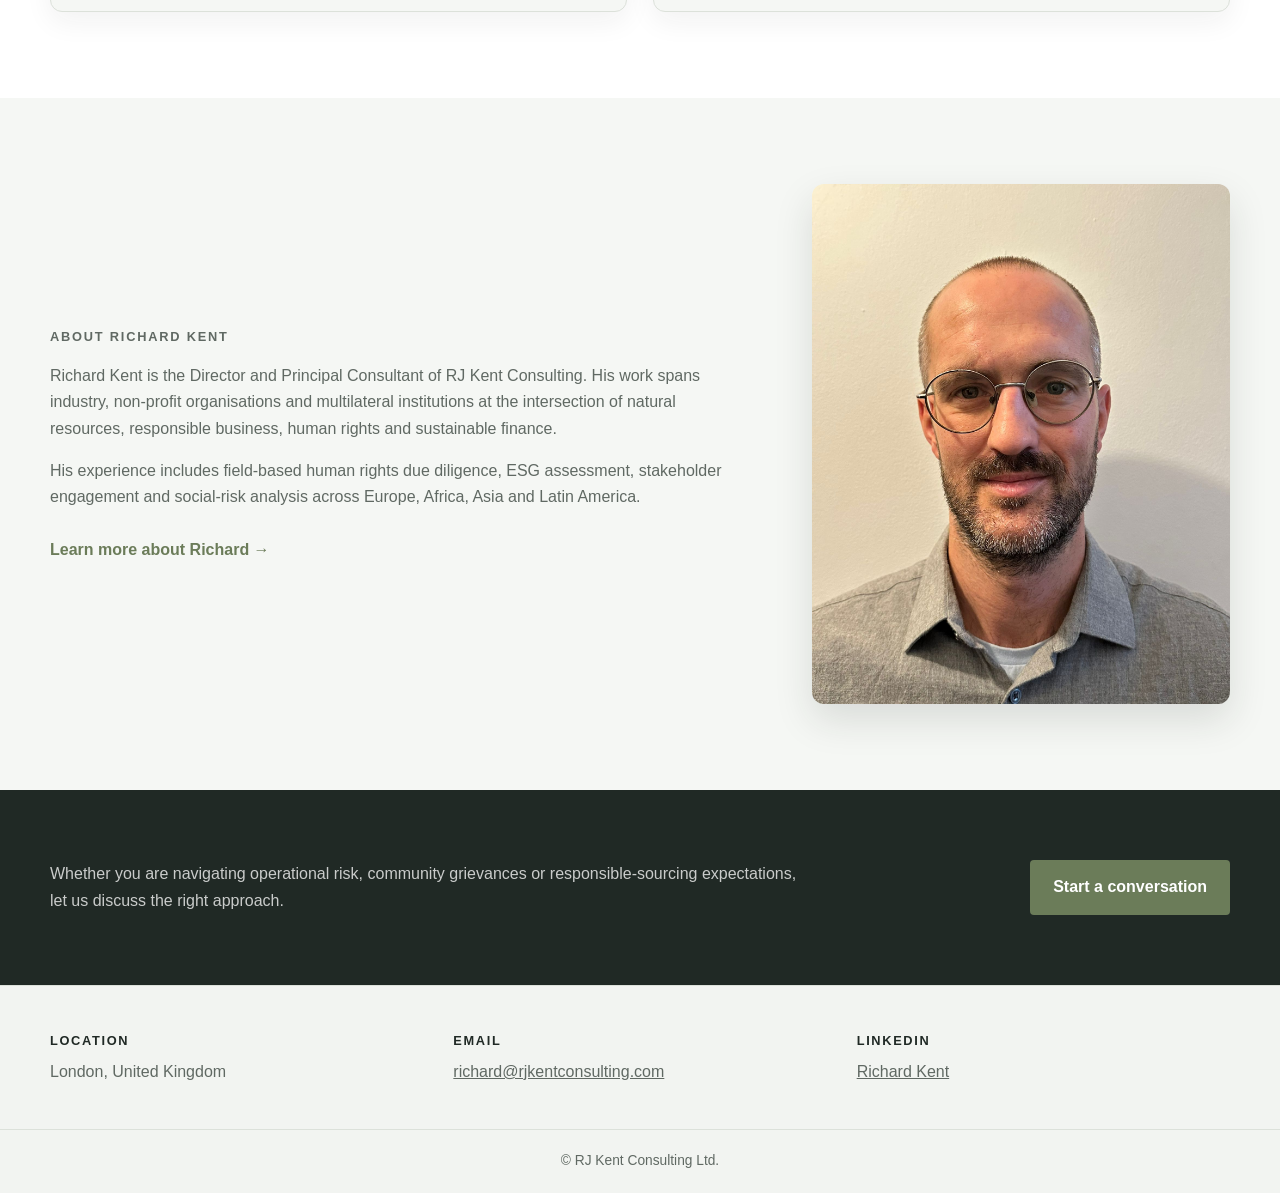
==== commit ef52aefe: "Update index.html" ====
--- a/index.html
+++ b/index.html
@@ -230,9 +230,8 @@
 					</h3>
 
 					<p>
-						Mediation with
-						communities navigating social grievances, including FPIC,
-						resettlement, and aspirational development.
+						Mediation with local
+						communities navigating Free, Prior & Informed Consent, socio-environmental conflicts and grievances 
 					</p>
 
 					<ul class="tags">
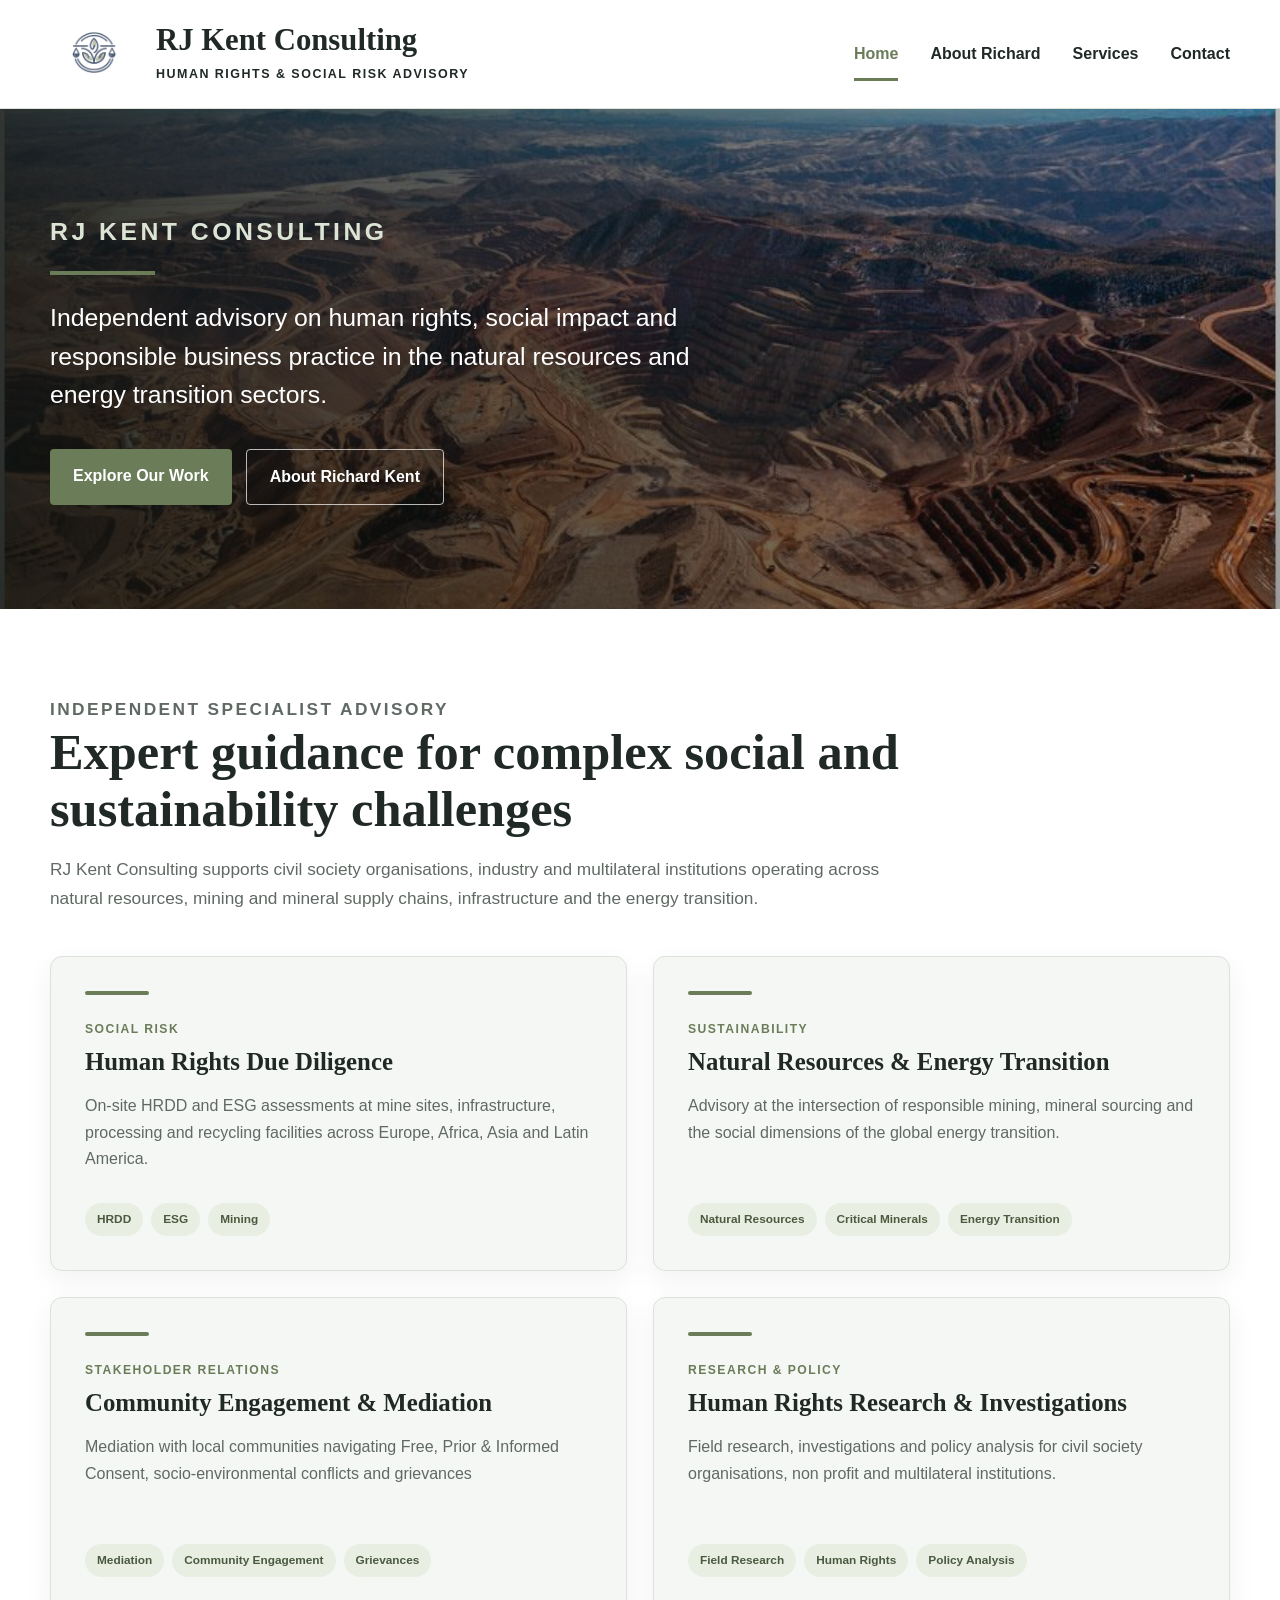
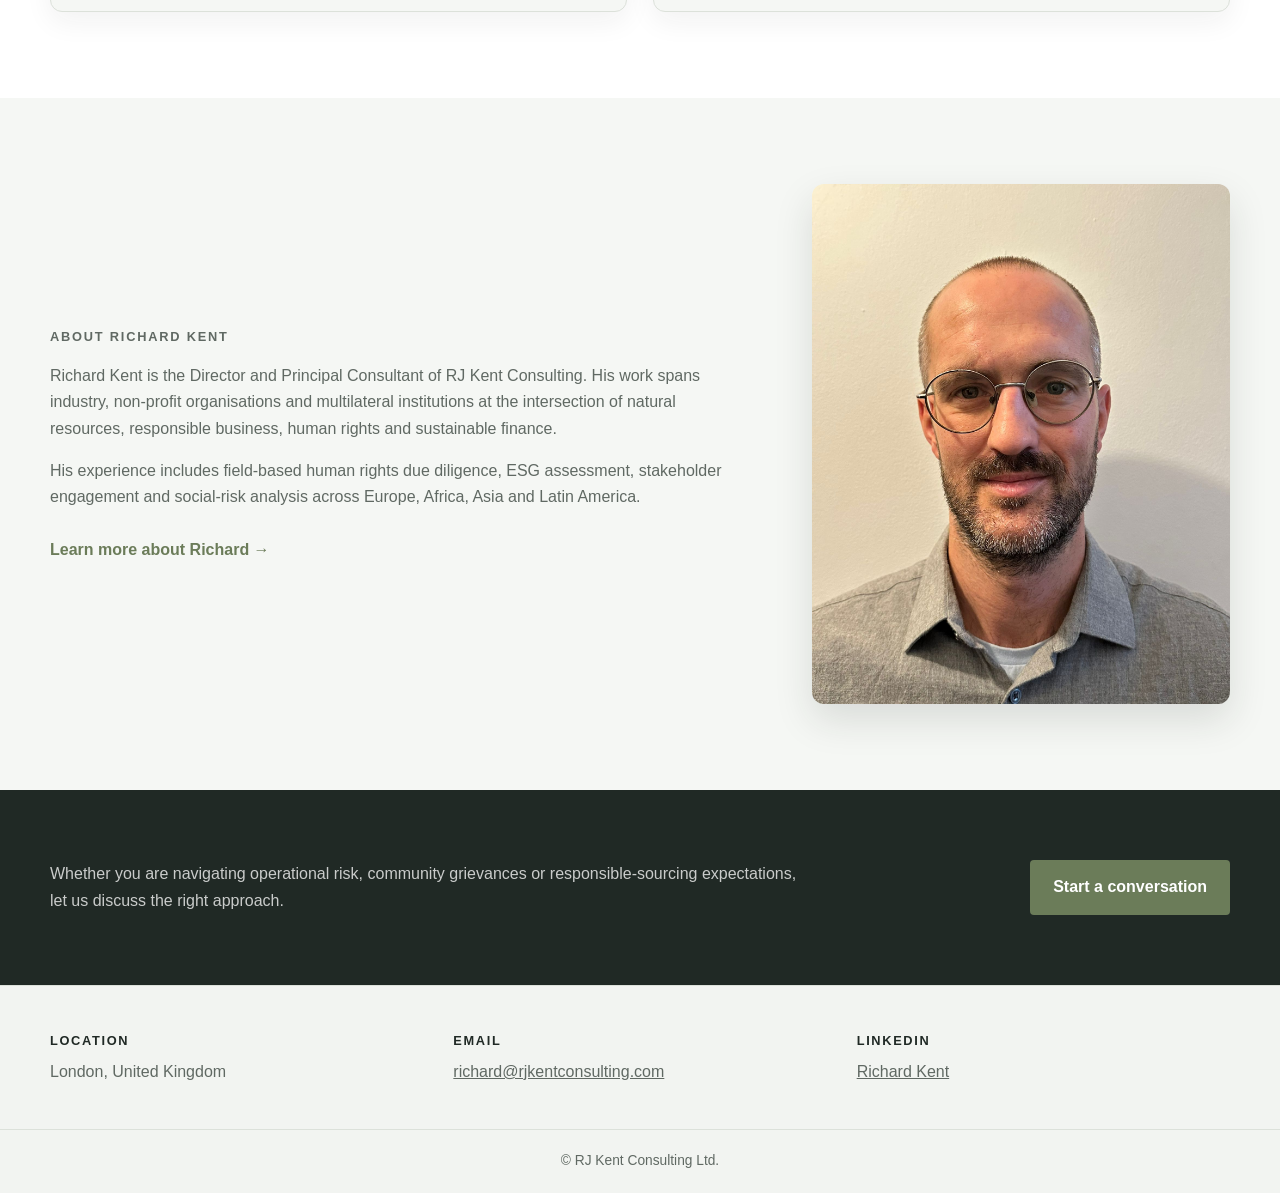
==== commit f05f41da: "Update index.html" ====
--- a/index.html
+++ b/index.html
@@ -78,10 +78,6 @@
 
 				<a href="services.html">
 					Services
-				</a>
-
-				<a href="expertise.html">
-					Expertise
 				</a>
 
 				<a href="#contact">
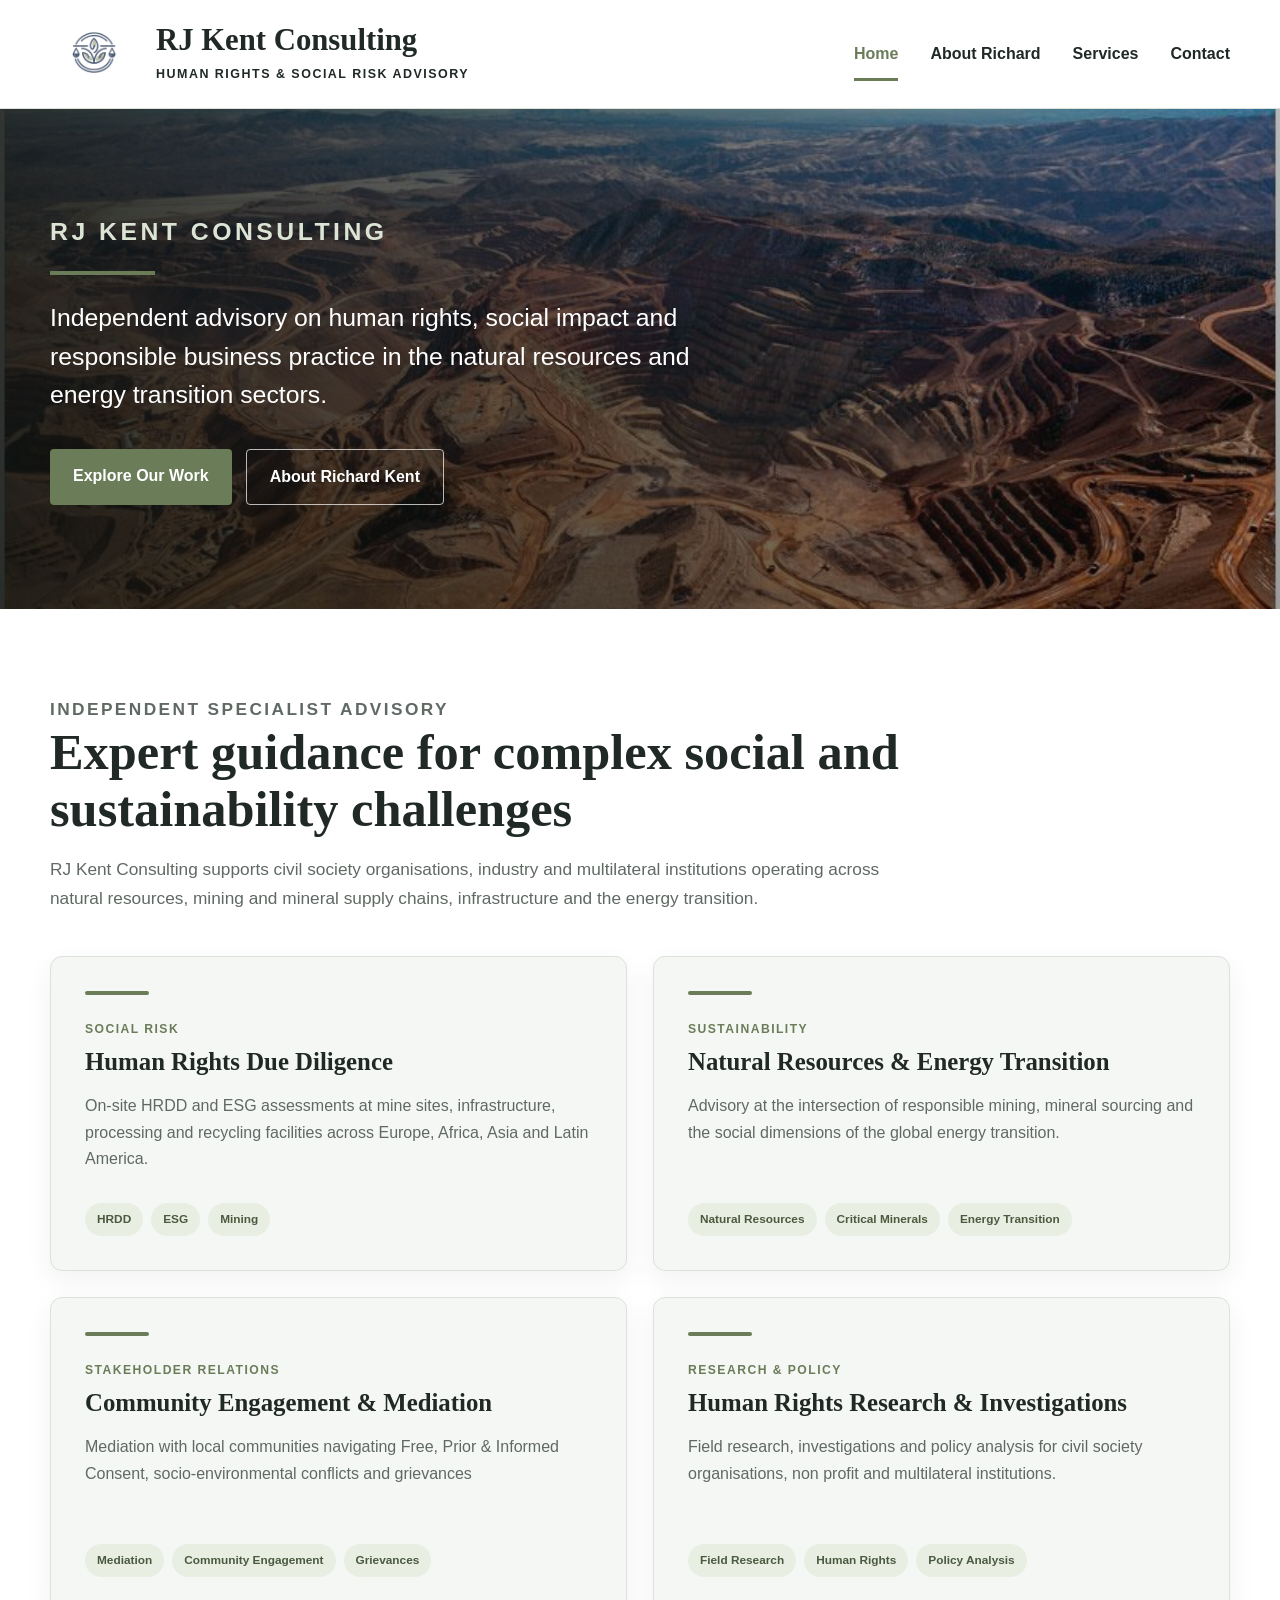
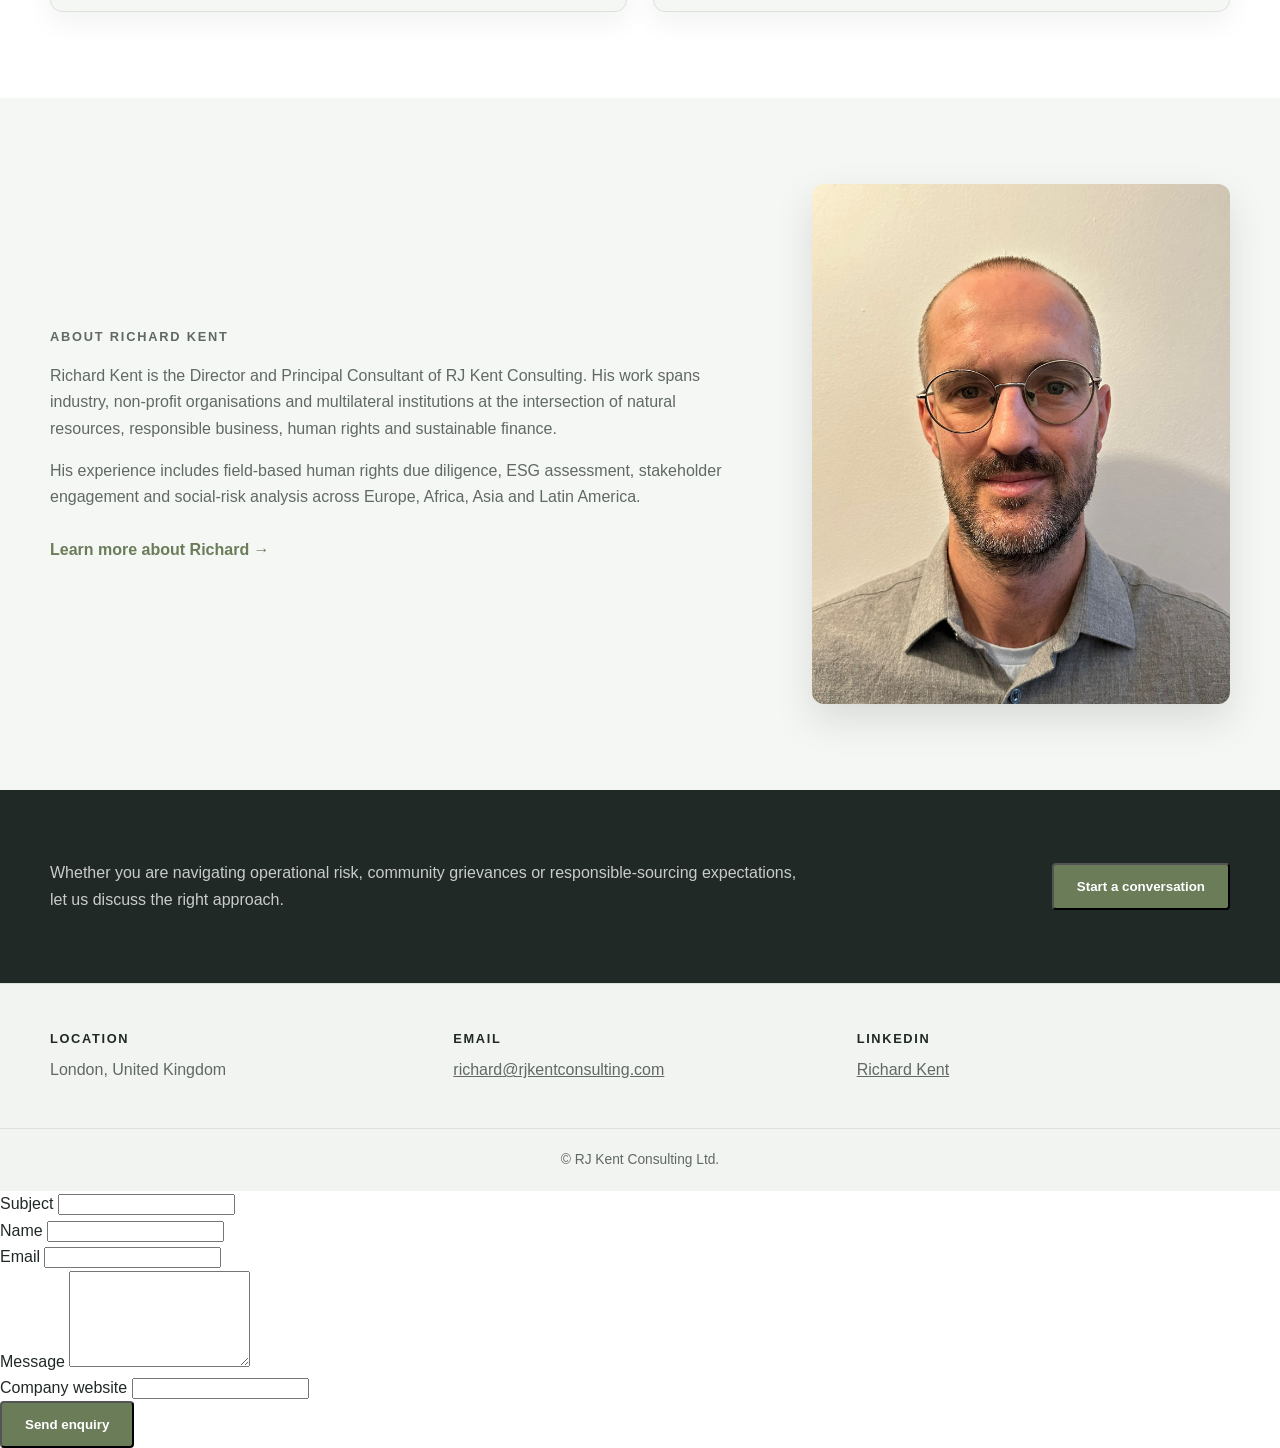
==== commit 25a750f4: "Update index.html" ====
--- a/index.html
+++ b/index.html
@@ -335,12 +335,13 @@
 
 			</div>
 
-			<a
-				class="button"
-				href="mailto:richard@rjkentconsulting.com"
-			>
-				Start a conversation
-			</a>
+			<button
+	type="button"
+	class="button"
+	id="open-contact-modal"
+>
+	Start a conversation
+</button>
 
 		</div>
 
@@ -409,6 +410,113 @@
 
 	</footer>
 
+	<form
+	id="contact-form"
+	action="https://formspree.io/f/mjgnqgnq"
+	method="POST"
+>
+
+	<div class="contact-field">
+
+		<label for="contact-subject">
+			Subject
+		</label>
+
+		<input
+			type="text"
+			id="contact-subject"
+			name="subject"
+			required
+		>
+
+	</div>
+
+	<div class="contact-field">
+
+		<label for="contact-name">
+			Name
+		</label>
+
+		<input
+			type="text"
+			id="contact-name"
+			name="name"
+			autocomplete="name"
+			required
+		>
+
+	</div>
+
+	<div class="contact-field">
+
+		<label for="contact-email">
+			Email
+		</label>
+
+		<input
+			type="email"
+			id="contact-email"
+			name="email"
+			autocomplete="email"
+			required
+		>
+
+	</div>
+
+	<div class="contact-field">
+
+		<label for="contact-message">
+			Message
+		</label>
+
+		<textarea
+			id="contact-message"
+			name="message"
+			rows="6"
+			required
+		></textarea>
+
+	</div>
+
+	<!-- Hidden spam-protection field -->
+	<div class="contact-honeypot" aria-hidden="true">
+
+		<label for="contact-company-website">
+			Company website
+		</label>
+
+		<input
+			type="text"
+			id="contact-company-website"
+			name="_gotcha"
+			tabindex="-1"
+			autocomplete="off"
+		>
+
+	</div>
+
+	<input
+		type="hidden"
+		name="_subject"
+		value="New enquiry from the RJ Kent Consulting website"
+	>
+
+	<div
+		id="contact-form-status"
+		class="contact-form-status"
+		role="status"
+		aria-live="polite"
+	></div>
+
+	<button
+		type="submit"
+		class="button contact-submit"
+	>
+		Send enquiry
+	</button>
+
+</form>
+
 </body>
 
 </html>
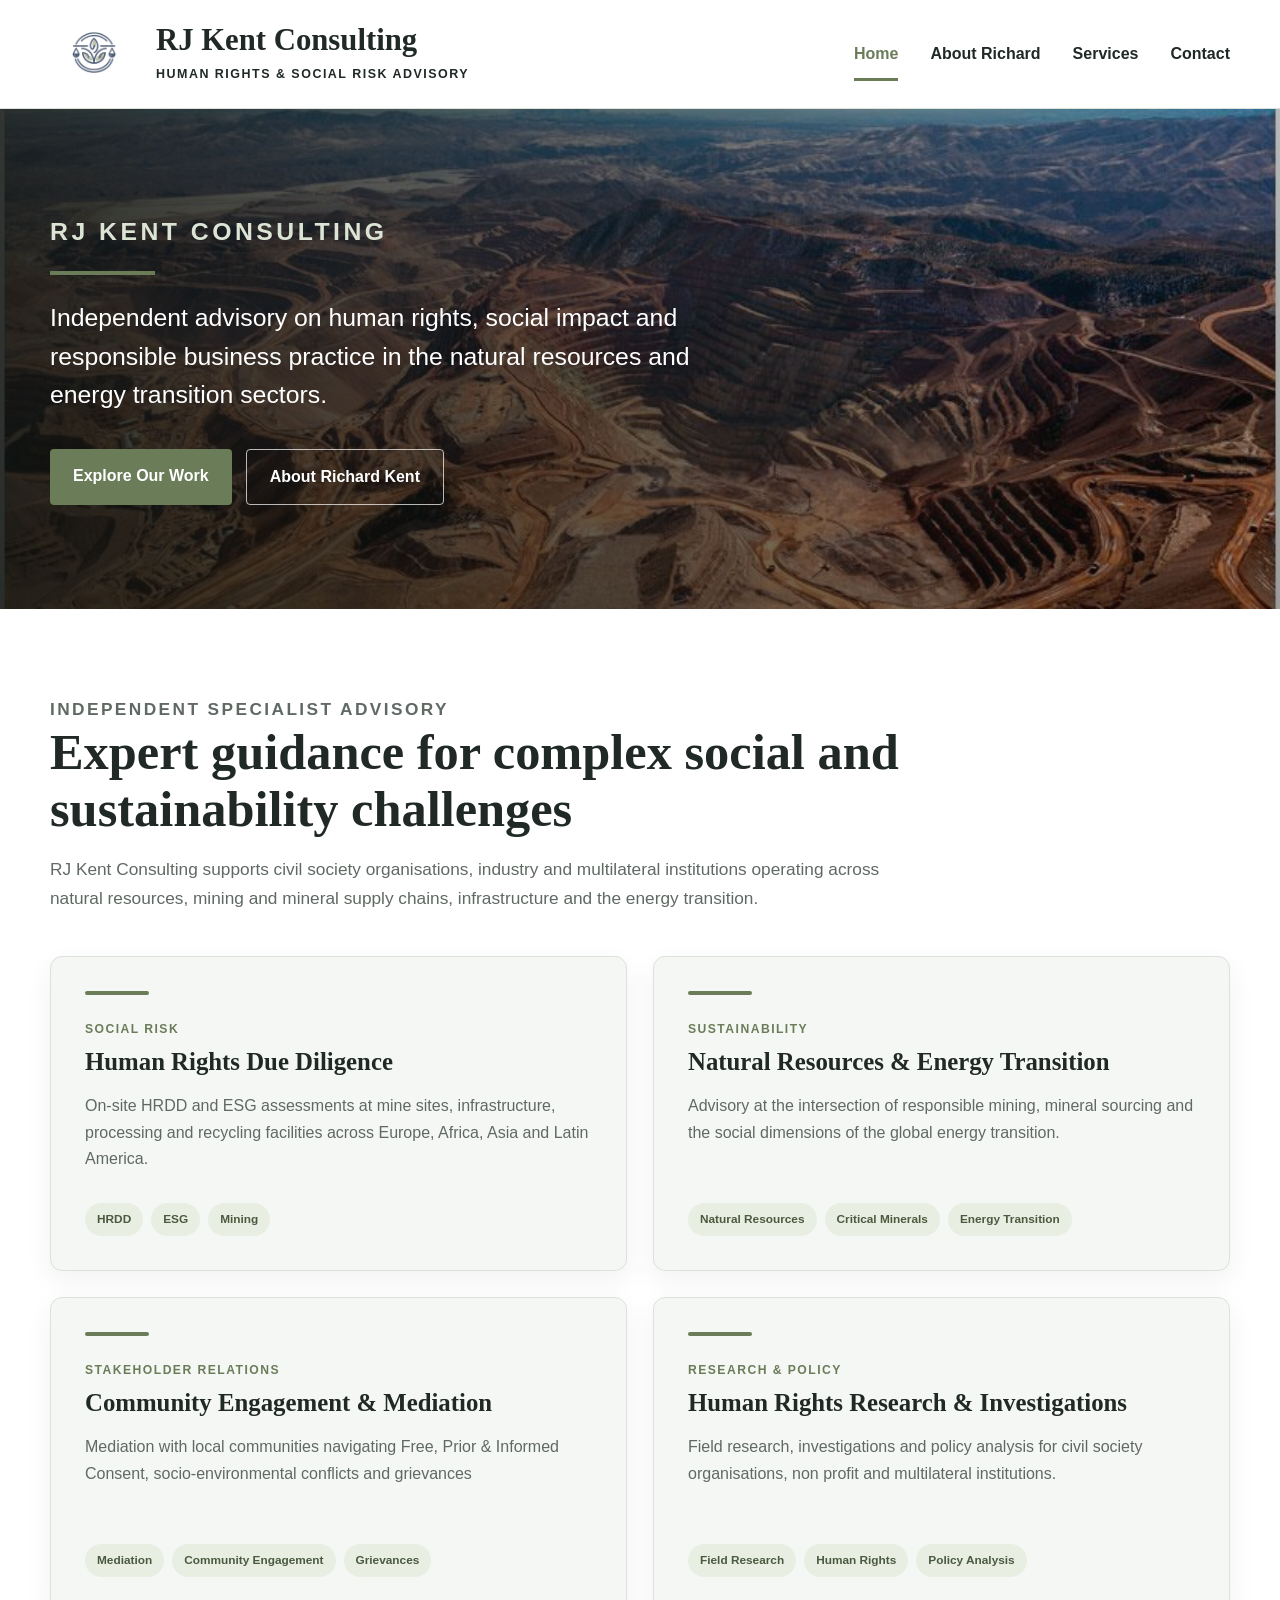
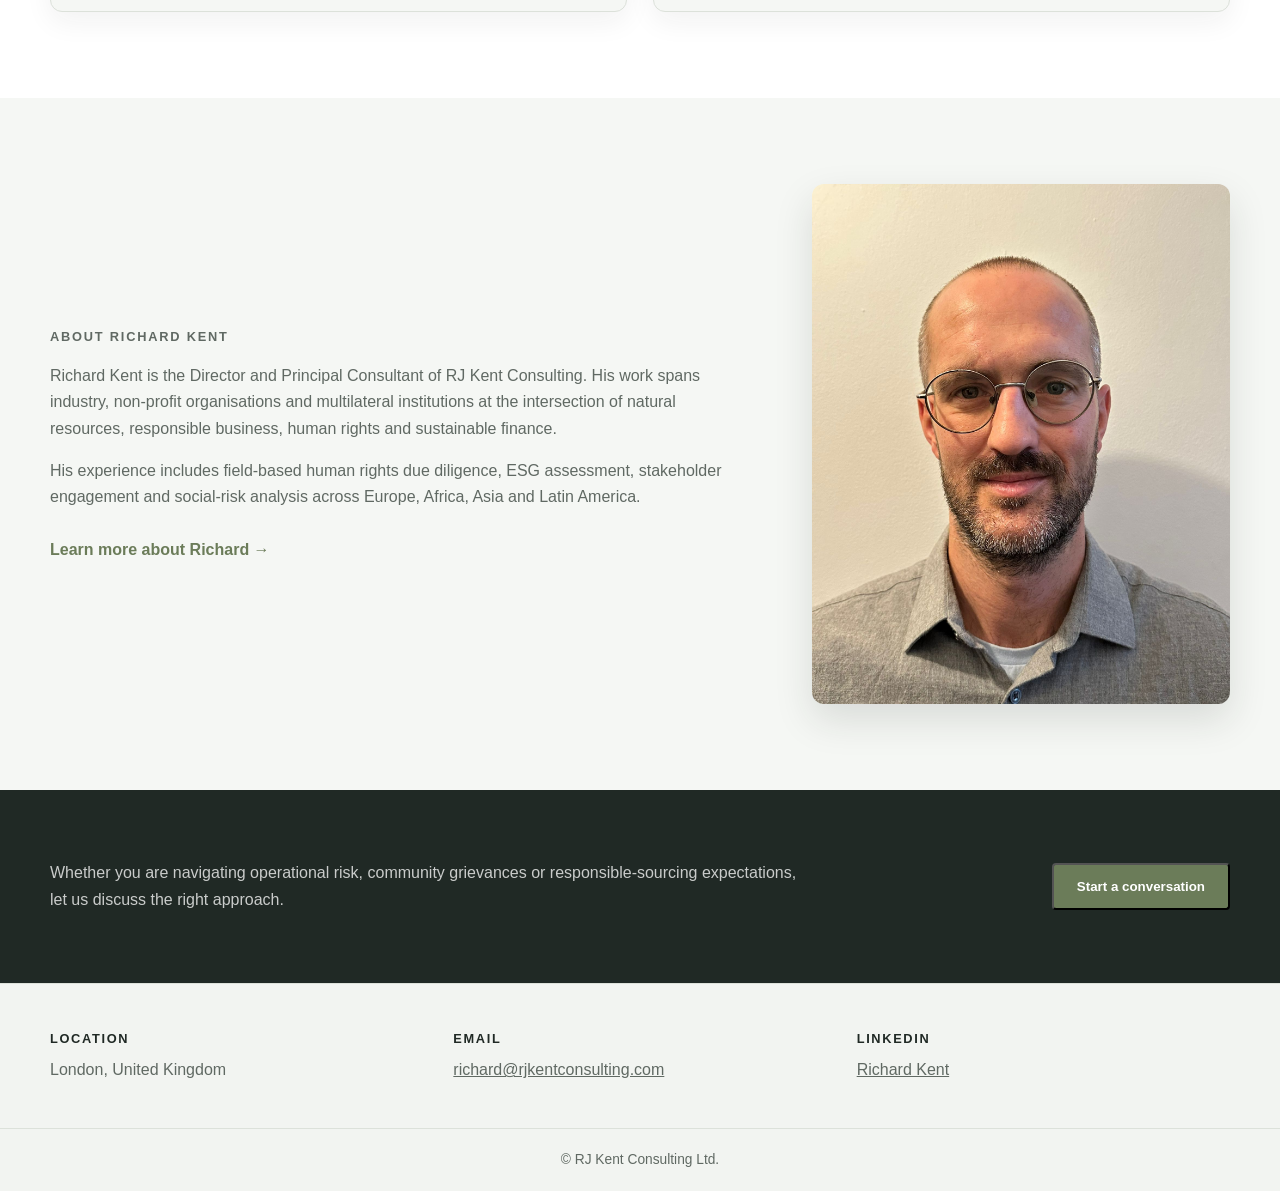
==== commit ca11c370: "Update index.html" ====
--- a/index.html
+++ b/index.html
@@ -338,11 +338,10 @@
 			<button
 	type="button"
 	class="button"
-	id="open-contact-modal"
+	id="open-contact-dialog"
 >
 	Start a conversation
 </button>
-
 		</div>
 
 	</section>  
@@ -410,113 +409,255 @@
 
 	</footer>
 
+	<dialog
+	id="contact-dialog"
+	class="contact-dialog"
+	aria-labelledby="contact-dialog-title"
+>
+	<div class="contact-dialog-header">
+
+		<div>
+
+			<p class="eyebrow">
+				Project Enquiry
+			</p>
+
+			<h2 id="contact-dialog-title">
+				Start a conversation
+			</h2>
+
+		</div>
+
+		<button
+			type="button"
+			class="contact-dialog-close"
+			id="close-contact-dialog"
+			aria-label="Close contact form"
+		>
+			&times;
+		</button>
+
+	</div>
+
+	<p class="contact-dialog-intro">
+		Send a short message outlining how RJ Kent Consulting may assist.
+	</p>
+
 	<form
-	id="contact-form"
-	action="https://formspree.io/f/mjgnqgnq"
-	method="POST"
->
-
-	<div class="contact-field">
-
-		<label for="contact-subject">
-			Subject
-		</label>
+		id="contact-form"
+		class="contact-form"
+		action="https://formspree.io/f/mjgnqgnq"
+		method="POST"
+	>
+
+		<div class="contact-field">
+
+			<label for="contact-subject">
+				Subject
+			</label>
+
+			<input
+				type="text"
+				id="contact-subject"
+				name="subject"
+				required
+			>
+
+		</div>
+
+		<div class="contact-field">
+
+			<label for="contact-name">
+				Name
+			</label>
+
+			<input
+				type="text"
+				id="contact-name"
+				name="name"
+				autocomplete="name"
+				required
+			>
+
+		</div>
+
+		<div class="contact-field">
+
+			<label for="contact-email">
+				Email
+			</label>
+
+			<input
+				type="email"
+				id="contact-email"
+				name="email"
+				autocomplete="email"
+				required
+			>
+
+		</div>
+
+		<div class="contact-field">
+
+			<label for="contact-message">
+				Message
+			</label>
+
+			<textarea
+				id="contact-message"
+				name="message"
+				rows="6"
+				required
+			></textarea>
+
+		</div>
+
+		<div class="contact-honeypot" aria-hidden="true">
+
+			<label for="contact-website">
+				Website
+			</label>
+
+			<input
+				type="text"
+				id="contact-website"
+				name="_gotcha"
+				tabindex="-1"
+				autocomplete="off"
+			>
+
+		</div>
 
 		<input
-			type="text"
-			id="contact-subject"
-			name="subject"
-			required
+			type="hidden"
+			name="_subject"
+			value="New enquiry from RJ Kent Consulting website"
 		>
 
-	</div>
-
-	<div class="contact-field">
-
-		<label for="contact-name">
-			Name
-		</label>
-
-		<input
-			type="text"
-			id="contact-name"
-			name="name"
-			autocomplete="name"
-			required
-		>
-
-	</div>
-
-	<div class="contact-field">
-
-		<label for="contact-email">
-			Email
-		</label>
-
-		<input
-			type="email"
-			id="contact-email"
-			name="email"
-			autocomplete="email"
-			required
-		>
-
-	</div>
-
-	<div class="contact-field">
-
-		<label for="contact-message">
-			Message
-		</label>
-
-		<textarea
-			id="contact-message"
-			name="message"
-			rows="6"
-			required
-		></textarea>
-
-	</div>
-
-	<!-- Hidden spam-protection field -->
-	<div class="contact-honeypot" aria-hidden="true">
-
-		<label for="contact-company-website">
-			Company website
-		</label>
-
-		<input
-			type="text"
-			id="contact-company-website"
-			name="_gotcha"
-			tabindex="-1"
-			autocomplete="off"
-		>
-
-	</div>
-
-	<input
-		type="hidden"
-		name="_subject"
-		value="New enquiry from the RJ Kent Consulting website"
-	>
-
-	<div
-		id="contact-form-status"
-		class="contact-form-status"
-		role="status"
-		aria-live="polite"
-	></div>
-
-	<button
-		type="submit"
-		class="button contact-submit"
-	>
-		Send enquiry
-	</button>
-
-</form>
-
+		<div
+			id="contact-form-status"
+			class="contact-form-status"
+			role="status"
+			aria-live="polite"
+		></div>
+
+		<div class="contact-form-actions">
+
+			<button
+				type="button"
+				class="contact-cancel"
+				id="cancel-contact-dialog"
+			>
+				Cancel
+			</button>
+
+			<button
+				type="submit"
+				class="button contact-submit"
+			>
+				Send message
+			</button>
+
+		</div>
+
+	</form>
+
+</dialog>
+<script>
+	document.addEventListener("DOMContentLoaded", function () {
+		const dialog = document.getElementById("contact-dialog");
+		const openButton = document.getElementById("open-contact-dialog");
+		const closeButton = document.getElementById("close-contact-dialog");
+		const cancelButton = document.getElementById("cancel-contact-dialog");
+		const form = document.getElementById("contact-form");
+		const submitButton = form.querySelector('button[type="submit"]');
+		const status = document.getElementById("contact-form-status");
+
+		function openDialog() {
+			dialog.showModal();
+
+			window.setTimeout(function () {
+				document.getElementById("contact-subject").focus();
+			}, 50);
+		}
+
+		function closeDialog() {
+			dialog.close();
+		}
+
+		openButton.addEventListener("click", openDialog);
+		closeButton.addEventListener("click", closeDialog);
+		cancelButton.addEventListener("click", closeDialog);
+
+		dialog.addEventListener("click", function (event) {
+			const bounds = dialog.getBoundingClientRect();
+
+			const clickedOutside =
+				event.clientX < bounds.left ||
+				event.clientX > bounds.right ||
+				event.clientY < bounds.top ||
+				event.clientY > bounds.bottom;
+
+			if (clickedOutside) {
+				closeDialog();
+			}
+		});
+
+		form.addEventListener("submit", async function (event) {
+			event.preventDefault();
+
+			submitButton.disabled = true;
+			submitButton.textContent = "Sending…";
+
+			status.className = "contact-form-status";
+			status.textContent = "";
+
+			try {
+				const response = await fetch(form.action, {
+					method: "POST",
+					body: new FormData(form),
+					headers: {
+						Accept: "application/json"
+					}
+				});
+
+				if (!response.ok) {
+					throw new Error("Submission failed");
+				}
+
+				form.reset();
+
+				status.textContent =
+					"Thank you. Your message has been sent successfully.";
+
+				status.className =
+					"contact-form-status is-success";
+
+				submitButton.textContent = "Message sent";
+
+				window.setTimeout(function () {
+					closeDialog();
+
+					status.className = "contact-form-status";
+					status.textContent = "";
+
+					submitButton.disabled = false;
+					submitButton.textContent = "Send message";
+				}, 2200);
+
+			} catch (error) {
+				status.textContent =
+					"Your message could not be sent. Please try again or email richard@rjkentconsulting.com.";
+
+				status.className =
+					"contact-form-status is-error";
+
+				submitButton.disabled = false;
+				submitButton.textContent = "Send message";
+			}
+		});
+	});
+</script>
 </body>
 
 </html>
--- a/css/site.css
+++ b/css/site.css
@@ -1070,3 +1070,250 @@
 	}
 
 }
+/* Contact enquiry modal */
+
+body.modal-open {
+	overflow: hidden;
+}
+
+.contact-modal {
+	position: fixed;
+	inset: 0;
+	z-index: 1000;
+	display: none;
+	align-items: center;
+	justify-content: center;
+	padding: 24px;
+}
+
+.contact-modal.is-open {
+	display: flex;
+}
+
+.contact-modal-backdrop {
+	position: absolute;
+	inset: 0;
+	background: rgba(25, 33, 29, 0.72);
+	backdrop-filter: blur(5px);
+}
+
+.contact-modal-panel {
+	position: relative;
+	z-index: 1;
+	width: min(680px, 100%);
+	max-height: calc(100vh - 48px);
+	overflow-y: auto;
+	padding: 42px;
+	background: #ffffff;
+	border: 1px solid var(--border);
+	border-radius: 14px;
+	box-shadow: 0 24px 70px rgba(20, 30, 24, 0.28);
+}
+
+.contact-modal-close {
+	position: absolute;
+	top: 14px;
+	right: 18px;
+	width: 42px;
+	height: 42px;
+	padding: 0;
+	color: var(--muted);
+	background: transparent;
+	border: 0;
+	font-size: 2rem;
+	line-height: 1;
+	cursor: pointer;
+}
+
+.contact-modal-panel h2 {
+	margin: 0 0 12px;
+	font-family: Georgia, "Times New Roman", serif;
+	font-size: clamp(2rem, 4vw, 2.8rem);
+	line-height: 1.15;
+}
+
+.contact-modal-intro {
+	margin: 0 0 30px;
+	color: var(--muted);
+}
+
+
+.contact-field {
+	margin-bottom: 20px;
+}
+
+.contact-field label {
+	display: block;
+	margin-bottom: 7px;
+	color: var(--ink);
+	font-size: 0.82rem;
+	font-weight: 800;
+	letter-spacing: 0.05em;
+}
+
+.contact-field input,
+.contact-field textarea {
+	width: 100%;
+	padding: 13px 14px;
+	color: var(--ink);
+	background: #ffffff;
+	border: 1px solid #cfd7cc;
+	border-radius: 6px;
+	font: inherit;
+}
+
+.contact-field input:focus,
+.contact-field textarea:focus {
+	border-color: var(--sage);
+	outline: 3px solid rgba(107, 124, 89, 0.15);
+}
+
+.contact-field textarea {
+	resize: vertical;
+}
+
+.contact-honeypot {
+	position: absolute;
+	left: -10000px;
+	width: 1px;
+	height: 1px;
+	overflow: hidden;
+}
+
+.contact-submit {
+	border: 0;
+	cursor: pointer;
+}
+
+.contact-submit:disabled {
+	cursor: wait;
+	opacity: 0.65;
+}
+
+.contact-form-status {
+	display: none;
+	margin-bottom: 18px;
+	padding: 12px 14px;
+	border-radius: 6px;
+}
+
+.contact-form-status.is-success {
+	display: block;
+	color: #34462c;
+	background: #e8eee2;
+}
+
+.contact-form-status.is-error {
+	display: block;
+	color: #7a2929;
+	background: #f5e4e4;
+}
+
+@media screen and (max-width: 620px) {
+
+	.contact-modal {
+		padding: 12px;
+	}
+
+	.contact-modal-panel {
+		max-height: calc(100vh - 24px);
+		padding: 34px 22px 28px;
+	}
+
+	.contact-form-grid {
+		grid-template-columns: 1fr;
+		gap: 0;
+	}
+
+}
+<script>
+	document.addEventListener("DOMContentLoaded", function () {
+		const modal = document.getElementById("contact-modal");
+		const openButton = document.getElementById("open-contact-modal");
+		const closeButtons = modal.querySelectorAll("[data-close-modal]");
+		const form = document.getElementById("contact-form");
+		const submitButton = form.querySelector('button[type="submit"]');
+		const status = document.getElementById("contact-form-status");
+
+		function openModal() {
+			modal.classList.add("is-open");
+			modal.setAttribute("aria-hidden", "false");
+			document.body.classList.add("modal-open");
+
+			window.setTimeout(function () {
+				document.getElementById("contact-name").focus();
+			}, 50);
+		}
+
+		function closeModal() {
+			modal.classList.remove("is-open");
+			modal.setAttribute("aria-hidden", "true");
+			document.body.classList.remove("modal-open");
+		}
+
+		openButton.addEventListener("click", openModal);
+
+		closeButtons.forEach(function (button) {
+			button.addEventListener("click", closeModal);
+		});
+
+		document.addEventListener("keydown", function (event) {
+			if (event.key === "Escape" && modal.classList.contains("is-open")) {
+				closeModal();
+			}
+		});
+
+		form.addEventListener("submit", async function (event) {
+			event.preventDefault();
+
+			submitButton.disabled = true;
+			submitButton.textContent = "Sending…";
+
+			status.className = "contact-form-status";
+			status.textContent = "";
+
+			try {
+				const response = await fetch(form.action, {
+					method: "POST",
+					body: new FormData(form),
+					headers: {
+						Accept: "application/json"
+					}
+				});
+
+				if (!response.ok) {
+					throw new Error("The enquiry could not be submitted.");
+				}
+
+				form.reset();
+
+				status.textContent =
+					"Thank you. Your enquiry has been sent successfully.";
+
+				status.className =
+					"contact-form-status is-success";
+
+				submitButton.textContent = "Enquiry sent";
+
+				window.setTimeout(function () {
+					closeModal();
+
+					status.className = "contact-form-status";
+					status.textContent = "";
+					submitButton.disabled = false;
+					submitButton.textContent = "Send enquiry";
+				}, 2500);
+
+			} catch (error) {
+				status.textContent =
+					"Your enquiry could not be sent. Please try again or email richard@rjkentconsulting.com.";
+
+				status.className =
+					"contact-form-status is-error";
+
+				submitButton.disabled = false;
+				submitButton.textContent = "Send enquiry";
+			}
+		});
+	});
+</script>
